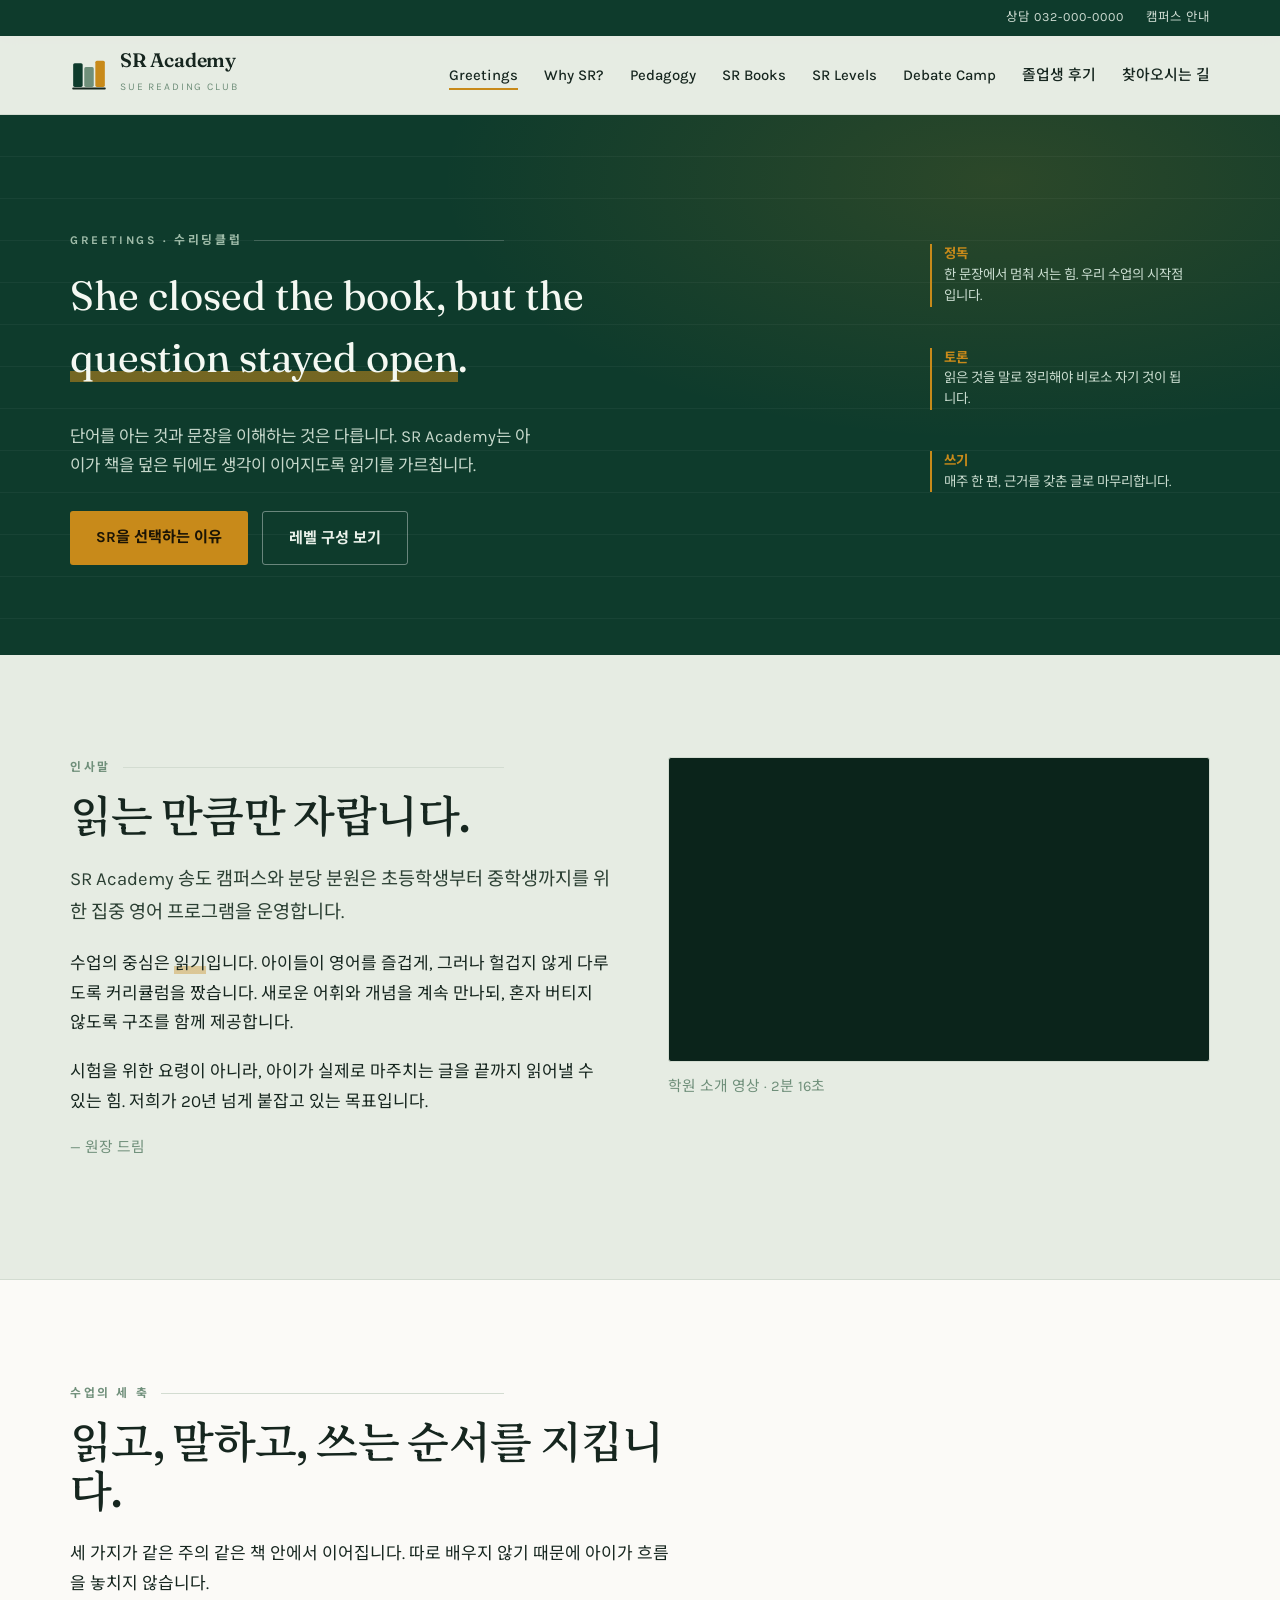
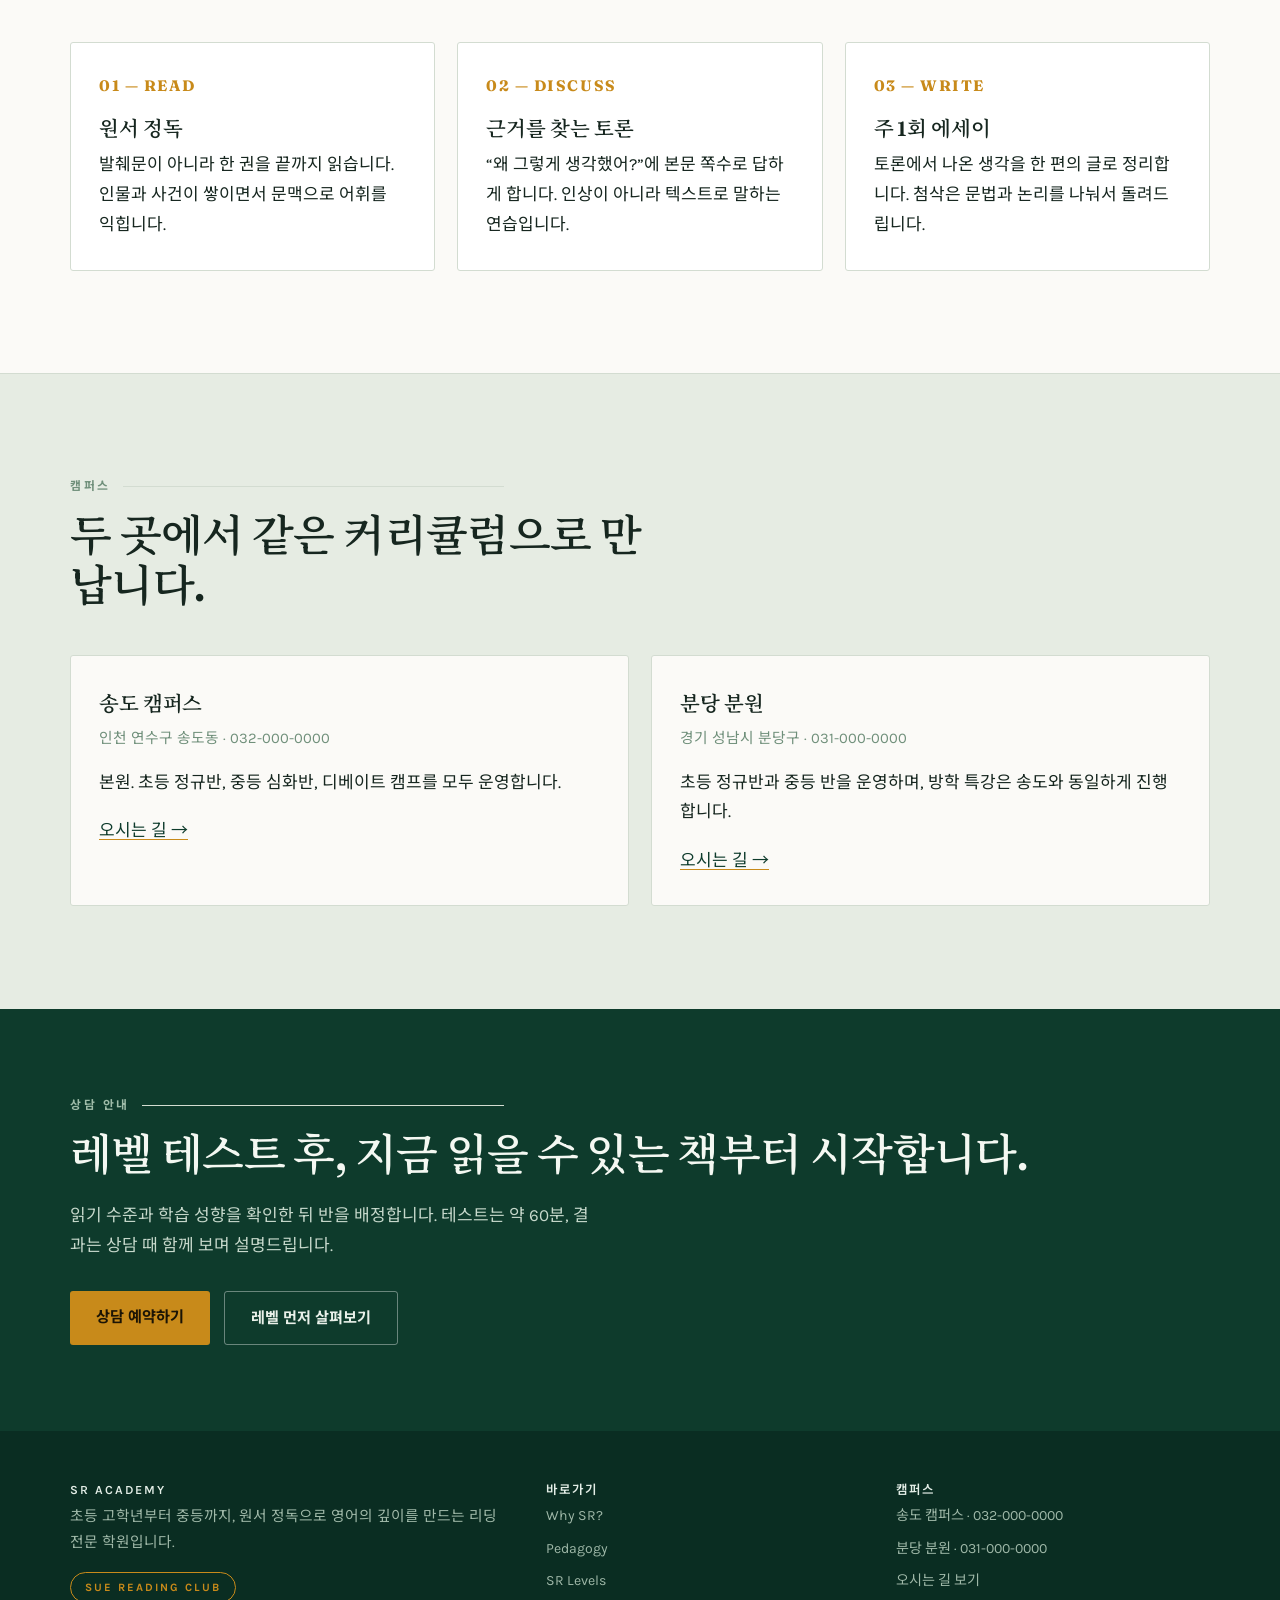
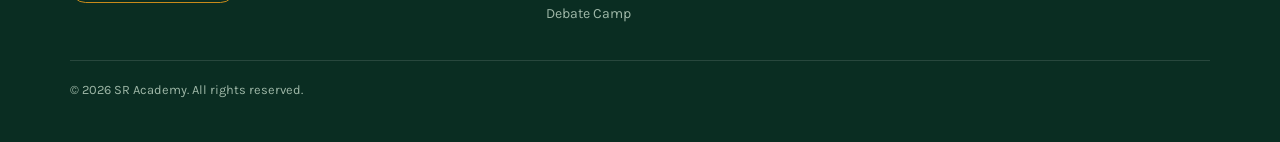
==== index.html @ 32884d96 "Add files via upload" ====
<!DOCTYPE html>
<html lang="ko">
<head>
<meta charset="utf-8">
<meta name="viewport" content="width=device-width, initial-scale=1">
<title>Greetings | SR Academy 수리딩클럽</title>
<meta name="description" content="송도·분당 SR Academy 수리딩클럽. 초등 고학년부터 중등까지 영어 원서 정독과 토론으로 읽기의 깊이를 만듭니다.">
<meta property="og:title" content="Greetings | SR Academy">
<meta property="og:description" content="송도·분당 SR Academy 수리딩클럽. 초등 고학년부터 중등까지 영어 원서 정독과 토론으로 읽기의 깊이를 만듭니다.">
<meta property="og:type" content="website">
<link rel="icon" href="assets/img/favicon.svg" type="image/svg+xml">
<link rel="preconnect" href="https://fonts.googleapis.com">
<link rel="preconnect" href="https://fonts.gstatic.com" crossorigin>
<link href="https://fonts.googleapis.com/css2?family=Fraunces:opsz,wght@9..144,400;9..144,600;9..144,700&family=Karla:wght@400;500;700&family=Noto+Sans+KR:wght@400;500;700&family=Noto+Serif+KR:wght@500;600&display=swap" rel="stylesheet">
<link rel="stylesheet" href="assets/css/style.css">
</head>
<body>

<a class="skip" href="#main">본문으로 건너뛰기</a>

<!-- ▼ 상단 바 (모든 페이지 공통) -->
<div class="topbar">
  <div class="wrap">
    <a href="tel:03200000000">상담 032-000-0000</a>
    <a href="location.html">캠퍼스 안내</a>
  </div>
</div>

<header class="site-head">
  <div class="wrap head-inner">
    <a class="brand" href="index.html">
      <svg viewBox="0 0 48 48" aria-hidden="true" focusable="false">
  <rect x="4" y="9" width="12" height="30" rx="2" fill="#0E3B2C"/>
  <rect x="18" y="14" width="12" height="25" rx="2" fill="#6F8F7A"/>
  <rect x="32" y="6" width="12" height="33" rx="2" fill="#C88A1A"/>
  <path d="M4 41h40" stroke="#16261F" stroke-width="2.4" stroke-linecap="round"/>
</svg>
      <span class="brand-text">
        <b>SR Academy</b>
        <span class="brand-sub">Sue Reading Club</span>
      </span>
    </a>
    <button class="nav-toggle" aria-expanded="false" aria-controls="site-nav">메뉴</button>
    <nav class="nav" id="site-nav" aria-label="주요 메뉴">
      <ul>
          <li><a href="index.html">Greetings</a></li>
          <li><a href="why-sr.html">Why SR?</a></li>
          <li><a href="pedagogy.html">Pedagogy</a></li>
          <li><a href="books.html">SR Books</a></li>
          <li><a href="levels.html">SR Levels</a></li>
          <li><a href="debate-camp.html">Debate Camp</a></li>
          <li><a href="reviews.html">졸업생 후기</a></li>
          <li><a href="location.html">찾아오시는 길</a></li>
      </ul>
    </nav>
  </div>
</header>
<!-- ▲ 상단 바 끝 -->

<main id="main">

<section class="hero">
  <div class="wrap">
    <div class="hero-grid">
      <div>
        <p class="eyebrow">Greetings · 수리딩클럽</p>
        <p class="passage">
          She closed the book, but the <span class="u">question stayed open</span>.
        </p>
        <p class="hero-sub">
          단어를 아는 것과 문장을 이해하는 것은 다릅니다. SR Academy는 아이가 책을 덮은 뒤에도
          생각이 이어지도록 읽기를 가르칩니다.
        </p>
        <div class="btn-row">
          <a class="btn btn-primary" href="why-sr.html">SR을 선택하는 이유</a>
          <a class="btn btn-ghost" href="levels.html">레벨 구성 보기</a>
        </div>
      </div>
      <div class="hero-notes">
        <p class="note"><em>정독</em><br>한 문장에서 멈춰 서는 힘. 우리 수업의 시작점입니다.</p>
        <p class="note"><em>토론</em><br>읽은 것을 말로 정리해야 비로소 자기 것이 됩니다.</p>
        <p class="note"><em>쓰기</em><br>매주 한 편, 근거를 갖춘 글로 마무리합니다.</p>
      </div>
    </div>
  </div>
</section>

<section class="section">
  <div class="wrap two-col reveal">
    <div>
      <p class="eyebrow">인사말</p>
      <h2>읽는 만큼만 자랍니다.</h2>
      <p class="lead">
        SR Academy 송도 캠퍼스와 분당 분원은 초등학생부터 중학생까지를 위한
        집중 영어 프로그램을 운영합니다.
      </p>
      <p>
        수업의 중심은 <span class="mark">읽기</span>입니다. 아이들이 영어를 즐겁게, 그러나 헐겁지 않게
        다루도록 커리큘럼을 짰습니다. 새로운 어휘와 개념을 계속 만나되, 혼자 버티지 않도록
        구조를 함께 제공합니다.
      </p>
      <p>
        시험을 위한 요령이 아니라, 아이가 실제로 마주치는 글을 끝까지 읽어낼 수 있는 힘.
        저희가 20년 넘게 붙잡고 있는 목표입니다.
      </p>
      <p class="small">— 원장 드림</p>
    </div>
    <div>
      <div class="video">
        <!-- 유튜브 영상 ID만 바꾸면 됩니다: youtube.com/watch?v=여기부분 -->
        <iframe src="https://www.youtube-nocookie.com/embed/VIDEO_ID"
                title="SR Academy 소개 영상"
                allow="accelerometer; autoplay; clipboard-write; encrypted-media; gyroscope; picture-in-picture"
                allowfullscreen loading="lazy"></iframe>
      </div>
      <p class="small" style="margin-top:12px">학원 소개 영상 · 2분 16초</p>
    </div>
  </div>
</section>

<section class="section section--card">
  <div class="wrap">
    <div class="section-head reveal">
      <p class="eyebrow">수업의 세 축</p>
      <h2>읽고, 말하고, 쓰는 순서를 지킵니다.</h2>
      <p>세 가지가 같은 주의 같은 책 안에서 이어집니다. 따로 배우지 않기 때문에 아이가 흐름을 놓치지 않습니다.</p>
    </div>
    <div class="grid grid-3 reveal">
      <article class="card">
        <p class="card-num">01 &mdash; READ</p>
        <h3>원서 정독</h3>
        <p>발췌문이 아니라 한 권을 끝까지 읽습니다. 인물과 사건이 쌓이면서 문맥으로 어휘를 익힙니다.</p>
      </article>
      <article class="card">
        <p class="card-num">02 &mdash; DISCUSS</p>
        <h3>근거를 찾는 토론</h3>
        <p>“왜 그렇게 생각했어?”에 본문 쪽수로 답하게 합니다. 인상이 아니라 텍스트로 말하는 연습입니다.</p>
      </article>
      <article class="card">
        <p class="card-num">03 &mdash; WRITE</p>
        <h3>주 1회 에세이</h3>
        <p>토론에서 나온 생각을 한 편의 글로 정리합니다. 첨삭은 문법과 논리를 나눠서 돌려드립니다.</p>
      </article>
    </div>
  </div>
</section>

<section class="section">
  <div class="wrap">
    <div class="section-head reveal">
      <p class="eyebrow">캠퍼스</p>
      <h2>두 곳에서 같은 커리큘럼으로 만납니다.</h2>
    </div>
    <div class="grid grid-2 reveal">
      <article class="card">
        <h3>송도 캠퍼스</h3>
        <p class="small">인천 연수구 송도동 · 032-000-0000</p>
        <p>본원. 초등 정규반, 중등 심화반, 디베이트 캠프를 모두 운영합니다.</p>
        <p><a href="location.html">오시는 길 &rarr;</a></p>
      </article>
      <article class="card">
        <h3>분당 분원</h3>
        <p class="small">경기 성남시 분당구 · 031-000-0000</p>
        <p>초등 정규반과 중등 반을 운영하며, 방학 특강은 송도와 동일하게 진행합니다.</p>
        <p><a href="location.html">오시는 길 &rarr;</a></p>
      </article>
    </div>
  </div>
</section>

<section class="cta">
  <div class="wrap">
    <p class="eyebrow" style="color:#9FBCA9">상담 안내</p>
    <h2>레벨 테스트 후, 지금 읽을 수 있는 책부터 시작합니다.</h2>
    <p style="max-width:52ch">읽기 수준과 학습 성향을 확인한 뒤 반을 배정합니다. 테스트는 약 60분, 결과는 상담 때 함께 보며 설명드립니다.</p>
    <div class="btn-row">
      <a class="btn btn-primary" href="location.html">상담 예약하기</a>
      <a class="btn btn-ghost" href="levels.html">레벨 먼저 살펴보기</a>
    </div>
  </div>
</section>
</main>

<!-- ▼ 하단 (모든 페이지 공통) -->
<footer class="site-foot">
  <div class="wrap">
    <div class="foot-grid">
      <div>
        <h4>SR Academy</h4>
        <p class="small" style="color:#9FB8A8">초등 고학년부터 중등까지, 원서 정독으로 영어의 깊이를 만드는 리딩 전문 학원입니다.</p>
        <span class="seal">Sue Reading Club</span>
      </div>
      <div>
        <h4>바로가기</h4>
        <ul>
          <li><a href="why-sr.html">Why SR?</a></li>
          <li><a href="pedagogy.html">Pedagogy</a></li>
          <li><a href="levels.html">SR Levels</a></li>
          <li><a href="debate-camp.html">Debate Camp</a></li>
        </ul>
      </div>
      <div>
        <h4>캠퍼스</h4>
        <ul>
          <li>송도 캠퍼스 · 032-000-0000</li>
          <li>분당 분원 · 031-000-0000</li>
          <li><a href="location.html">오시는 길 보기</a></li>
        </ul>
      </div>
    </div>
    <div class="foot-bottom">
      © <span data-year>2026</span> SR Academy. All rights reserved.
    </div>
  </div>
</footer>
<!-- ▲ 하단 끝 -->

<script src="assets/js/main.js"></script>
</body>
</html>
---- assets/css/style.css ----
/* ============================================================
   SR Academy — 공통 스타일
   색·글꼴을 바꾸고 싶으면 아래 :root 값만 수정하세요.
   ============================================================ */

:root {
  /* 색 (Color tokens) */
  --bottle: #0E3B2C;      /* 깊은 병유리 초록 — 히어로/푸터 */
  --bottle-dim: #17503C;
  --ink: #16261F;         /* 본문 글자색 */
  --sage: #E6ECE3;        /* 페이지 배경 */
  --card: #FBFAF7;        /* 카드·박스 배경 */
  --marigold: #C88A1A;    /* 강조색 — 밑줄, 씰, 링크 */
  --moss: #6F8F7A;        /* 흐린 글자, 구분선 */
  --paper-line: #D3DCD1;

  /* 글꼴 */
  --display: "Fraunces", "Noto Serif KR", Georgia, serif;
  --body: "Karla", "Pretendard", "Noto Sans KR", system-ui, sans-serif;

  /* 레이아웃 */
  --wrap: 1140px;
  --measure: 62ch;
  --radius: 3px;
}

*, *::before, *::after { box-sizing: border-box; }

html { scroll-behavior: smooth; }

body {
  margin: 0;
  background: var(--sage);
  color: var(--ink);
  font-family: var(--body);
  font-size: 17px;
  line-height: 1.75;
  -webkit-font-smoothing: antialiased;
}

img { max-width: 100%; display: block; }

a { color: var(--bottle); text-decoration-color: var(--marigold); text-underline-offset: 3px; }
a:hover { color: var(--marigold); }

:focus-visible {
  outline: 2px solid var(--marigold);
  outline-offset: 3px;
}

.wrap {
  width: min(100% - 48px, var(--wrap));
  margin-inline: auto;
}

.skip {
  position: absolute; left: -9999px;
  background: var(--marigold); color: #fff; padding: 10px 16px; z-index: 999;
}
.skip:focus { left: 12px; top: 12px; }

/* ---------- 타이포 ---------- */
h1, h2, h3, h4 {
  font-family: var(--display);
  font-weight: 600;
  line-height: 1.15;
  letter-spacing: -0.015em;
  margin: 0 0 .5em;
  font-variation-settings: "SOFT" 20, "WONK" 1;
}
h1 { font-size: clamp(2.4rem, 6vw, 4.1rem); }
h2 { font-size: clamp(1.8rem, 3.6vw, 2.7rem); }
h3 { font-size: 1.28rem; letter-spacing: -0.005em; }
p { margin: 0 0 1.1em; max-width: var(--measure); }

.eyebrow {
  font-family: var(--body);
  font-size: .74rem;
  font-weight: 700;
  letter-spacing: .22em;
  text-transform: uppercase;
  color: var(--moss);
  margin: 0 0 .9rem;
  display: flex;
  align-items: center;
  gap: 12px;
}
.eyebrow::after {
  content: ""; height: 1px; flex: 1; background: var(--paper-line);
}
.lead { font-size: 1.16rem; color: #2C4034; }
.small { font-size: .92rem; color: var(--moss); }

/* 강조 밑줄 — 손으로 그은 듯한 마커 */
.mark {
  background-image: linear-gradient(transparent 62%, rgba(200,138,26,.38) 62%);
  padding-bottom: 1px;
}

/* ---------- 헤더 ---------- */
.topbar {
  background: var(--bottle);
  color: #CFDDD3;
  font-size: .78rem;
  letter-spacing: .08em;
}
.topbar .wrap {
  display: flex; justify-content: flex-end; gap: 22px; padding: 7px 0;
}
.topbar a { color: #CFDDD3; text-decoration: none; }
.topbar a:hover { color: #fff; }

.site-head {
  position: sticky; top: 0; z-index: 50;
  background: rgba(230,236,227,.92);
  backdrop-filter: blur(8px);
  border-bottom: 1px solid var(--paper-line);
}
.head-inner {
  display: flex; align-items: center; justify-content: space-between;
  gap: 24px; padding: 14px 0;
}
.brand { display: flex; align-items: center; gap: 12px; text-decoration: none; color: var(--ink); }
.brand svg { width: 38px; height: 38px; flex: none; }
.brand-text { display: block; }
.brand b {
  font-family: var(--display); font-size: 1.22rem; font-weight: 600;
  display: block; line-height: 1.05; letter-spacing: -.01em;
}
.brand-sub { font-size: .64rem; letter-spacing: .18em; text-transform: uppercase; color: var(--moss); }

.nav ul { display: flex; gap: 26px; list-style: none; margin: 0; padding: 0; }
.nav a {
  text-decoration: none; color: var(--ink); font-size: .93rem; font-weight: 500;
  padding: 6px 0; position: relative;
}
.nav a::after {
  content: ""; position: absolute; left: 0; right: 100%; bottom: 0; height: 2px;
  background: var(--marigold); transition: right .28s ease;
}
.nav a:hover::after, .nav a[aria-current="page"]::after { right: 0; }

.nav-toggle {
  display: none; background: none; border: 1px solid var(--paper-line);
  border-radius: var(--radius); padding: 8px 12px; font: inherit; font-size: .85rem;
  cursor: pointer; color: var(--ink);
}

/* ---------- 히어로: 주석 달린 지문 ---------- */
.hero {
  background: var(--bottle);
  color: #EAF1EA;
  position: relative;
  overflow: hidden;
  padding: clamp(64px, 9vw, 118px) 0 clamp(56px, 7vw, 96px);
}
.hero::before {
  content: ""; position: absolute; inset: 0;
  background:
    radial-gradient(900px 420px at 78% 12%, rgba(200,138,26,.16), transparent 62%),
    repeating-linear-gradient(transparent 0 41px, rgba(255,255,255,.045) 41px 42px);
  pointer-events: none;
}
.hero .wrap { position: relative; }
.hero .eyebrow { color: #9FBCA9; }
.hero .eyebrow::after { background: rgba(255,255,255,.18); }

.passage {
  font-family: var(--display);
  font-size: clamp(1.55rem, 3.5vw, 2.55rem);
  line-height: 1.5;
  max-width: 20ch;
  margin: 0 0 34px;
  font-weight: 400;
  color: #F4F8F2;
}
.passage .u {
  position: relative;
  background-image: linear-gradient(transparent 78%, rgba(200,138,26,.55) 78%);
  background-size: 0% 100%;
  background-repeat: no-repeat;
  animation: draw 1s cubic-bezier(.22,.7,.3,1) .55s forwards;
}
@keyframes draw { to { background-size: 100% 100%; } }

.note {
  font-family: var(--body);
  font-size: .84rem;
  line-height: 1.55;
  color: #C9DCCF;
  border-left: 2px solid var(--marigold);
  padding-left: 12px;
  max-width: 260px;
  opacity: 0;
  transform: translateY(8px);
  animation: noteIn .7s ease 1.35s forwards;
}
.note em { color: var(--marigold); font-style: normal; font-weight: 700; }
@keyframes noteIn { to { opacity: 1; transform: translateY(0); } }

.hero-grid { display: grid; grid-template-columns: minmax(0,1fr) 280px; gap: 46px; align-items: start; }
.hero-notes { display: grid; gap: 26px; padding-top: 14px; }

.hero-sub { max-width: 46ch; color: #C6D8CB; font-size: 1.05rem; }

.btn-row { display: flex; flex-wrap: wrap; gap: 14px; margin-top: 30px; }
.btn {
  display: inline-block; text-decoration: none; font-weight: 700; font-size: .95rem;
  padding: 13px 26px; border-radius: var(--radius); transition: transform .18s ease, background .18s ease;
}
.btn-primary { background: var(--marigold); color: #1B1405; }
.btn-primary:hover { background: #DE9E28; color: #1B1405; transform: translateY(-2px); }
.btn-ghost { border: 1px solid rgba(255,255,255,.38); color: #EAF1EA; }
.btn-ghost:hover { border-color: var(--marigold); color: #fff; }
.btn-dark { background: var(--bottle); color: #EAF1EA; }
.btn-dark:hover { background: var(--bottle-dim); color: #fff; transform: translateY(-2px); }

/* ---------- 섹션 ---------- */
.section { padding: clamp(56px, 8vw, 104px) 0; }
.section--card { background: var(--card); border-block: 1px solid var(--paper-line); }
.section-head { max-width: 60ch; margin-bottom: 44px; }

.two-col { display: grid; grid-template-columns: 1fr 1fr; gap: 56px; align-items: start; }
.side-note {
  font-size: .9rem; line-height: 1.6; color: #3A5145;
  border-left: 2px solid var(--marigold); padding-left: 16px; max-width: 34ch;
}

/* 카드 그리드 */
.grid { display: grid; gap: 22px; }
.grid-3 { grid-template-columns: repeat(3, 1fr); }
.grid-2 { grid-template-columns: repeat(2, 1fr); }

.card {
  background: var(--card);
  border: 1px solid var(--paper-line);
  border-radius: var(--radius);
  padding: 30px 28px;
}
.section--card .card { background: #fff; }
.card h3 { margin-top: 6px; }
.card p:last-child { margin-bottom: 0; }
.card-num {
  font-family: var(--display); font-size: .95rem; font-weight: 700;
  color: var(--marigold); letter-spacing: .1em;
}

/* ---------- 책등 서가 (SR Levels 시그니처) ---------- */
.shelf { display: flex; align-items: flex-end; gap: 10px; padding: 34px 0 0; overflow-x: auto; }
.spine {
  flex: 1 1 0; min-width: 82px;
  background: var(--bottle);
  color: #EAF1EA;
  border-radius: 3px 3px 0 0;
  padding: 20px 14px 18px;
  display: flex; flex-direction: column; justify-content: flex-end;
  text-align: left;
  border: none; font: inherit; cursor: pointer;
  transition: transform .22s ease, background .22s ease;
  position: relative;
}
.spine::after {
  content: ""; position: absolute; left: 10px; right: 10px; top: 12px; height: 2px;
  background: var(--marigold); opacity: .75;
}
.spine:hover, .spine[aria-selected="true"] { transform: translateY(-8px); background: var(--bottle-dim); }
.spine[aria-selected="true"] { box-shadow: 0 10px 24px rgba(14,59,44,.28); }
.spine .lv { font-family: var(--display); font-size: 1.15rem; font-weight: 700; }
.spine .band { font-size: .74rem; color: #A9C6B4; letter-spacing: .06em; }
.shelf-board { height: 12px; background: linear-gradient(var(--moss), #4E6E5B); border-radius: 2px; }

.level-detail {
  background: var(--card); border: 1px solid var(--paper-line);
  border-top: 3px solid var(--marigold);
  padding: 32px; margin-top: 26px; border-radius: var(--radius);
}
.level-detail dl { display: grid; grid-template-columns: 150px 1fr; gap: 10px 22px; margin: 18px 0 0; }
.level-detail dt { font-size: .78rem; letter-spacing: .14em; text-transform: uppercase; color: var(--moss); font-weight: 700; }
.level-detail dd { margin: 0; }

/* ---------- 후기 ---------- */
.quote {
  background: var(--card); border: 1px solid var(--paper-line);
  border-radius: var(--radius); padding: 30px 28px;
}
.quote p { font-family: var(--display); font-size: 1.12rem; line-height: 1.6; }
.quote footer { font-size: .86rem; color: var(--moss); border-top: 1px solid var(--paper-line); padding-top: 12px; }

/* ---------- 표 ---------- */
.table { width: 100%; border-collapse: collapse; font-size: .95rem; }
.table th, .table td { text-align: left; padding: 14px 16px; border-bottom: 1px solid var(--paper-line); vertical-align: top; }
.table th { font-size: .76rem; letter-spacing: .14em; text-transform: uppercase; color: var(--moss); }

/* ---------- 영상 ---------- */
.video {
  position: relative; aspect-ratio: 16 / 9; width: 100%;
  border: 1px solid var(--paper-line); border-radius: var(--radius); overflow: hidden; background: #0B241B;
}
.video iframe { position: absolute; inset: 0; width: 100%; height: 100%; border: 0; }

/* ---------- CTA 띠 ---------- */
.cta {
  background: var(--bottle); color: #EAF1EA;
  padding: clamp(52px, 7vw, 86px) 0;
}
.cta h2 { color: #F4F8F2; }
.cta p { color: #C6D8CB; }

/* ---------- 푸터 ---------- */
.site-foot {
  background: #0A2D22; color: #9FB8A8; font-size: .88rem;
  padding: 52px 0 40px;
}
.foot-grid { display: grid; grid-template-columns: 1.4fr 1fr 1fr; gap: 36px; }
.site-foot h4 { color: #E4EEE7; font-size: .78rem; letter-spacing: .16em; text-transform: uppercase; font-family: var(--body); }
.site-foot ul { list-style: none; margin: 0; padding: 0; display: grid; gap: 8px; }
.site-foot a { color: #9FB8A8; text-decoration: none; }
.site-foot a:hover { color: var(--marigold); }
.foot-bottom { border-top: 1px solid rgba(255,255,255,.12); margin-top: 34px; padding-top: 18px; font-size: .8rem; }

/* 씰 */
.seal {
  display: inline-flex; align-items: center; gap: 8px;
  border: 1px solid var(--marigold); color: var(--marigold);
  border-radius: 999px; padding: 5px 14px;
  font-size: .7rem; letter-spacing: .18em; text-transform: uppercase; font-weight: 700;
}

/* ---------- 스크롤 등장 ---------- */
.reveal { opacity: 0; transform: translateY(16px); transition: opacity .6s ease, transform .6s ease; }
.reveal.in { opacity: 1; transform: none; }

/* ---------- 반응형 ---------- */
@media (max-width: 960px) {
  .hero-grid, .two-col { grid-template-columns: 1fr; gap: 34px; }
  .grid-3 { grid-template-columns: 1fr 1fr; }
  .foot-grid { grid-template-columns: 1fr 1fr; }
  .passage { max-width: none; }
}
@media (max-width: 720px) {
  body { font-size: 16px; }
  .wrap { width: min(100% - 32px, var(--wrap)); }
  .grid-3, .grid-2, .foot-grid { grid-template-columns: 1fr; }
  .nav-toggle { display: block; }
  .nav {
    display: none; position: absolute; left: 0; right: 0; top: 100%;
    background: var(--card); border-bottom: 1px solid var(--paper-line);
    padding: 14px 24px 22px;
  }
  .nav.open { display: block; }
  .nav ul { flex-direction: column; gap: 2px; }
  .nav a { display: block; padding: 11px 0; border-bottom: 1px solid var(--paper-line); }
  .level-detail dl { grid-template-columns: 1fr; gap: 2px 0; }
  .level-detail dd { margin-bottom: 12px; }
  .topbar .wrap { justify-content: center; }
}

@media (prefers-reduced-motion: reduce) {
  html { scroll-behavior: auto; }
  *, *::before, *::after { animation-duration: .001ms !important; transition-duration: .001ms !important; }
  .reveal { opacity: 1; transform: none; }
  .passage .u { background-size: 100% 100%; }
  .note { opacity: 1; transform: none; }
}
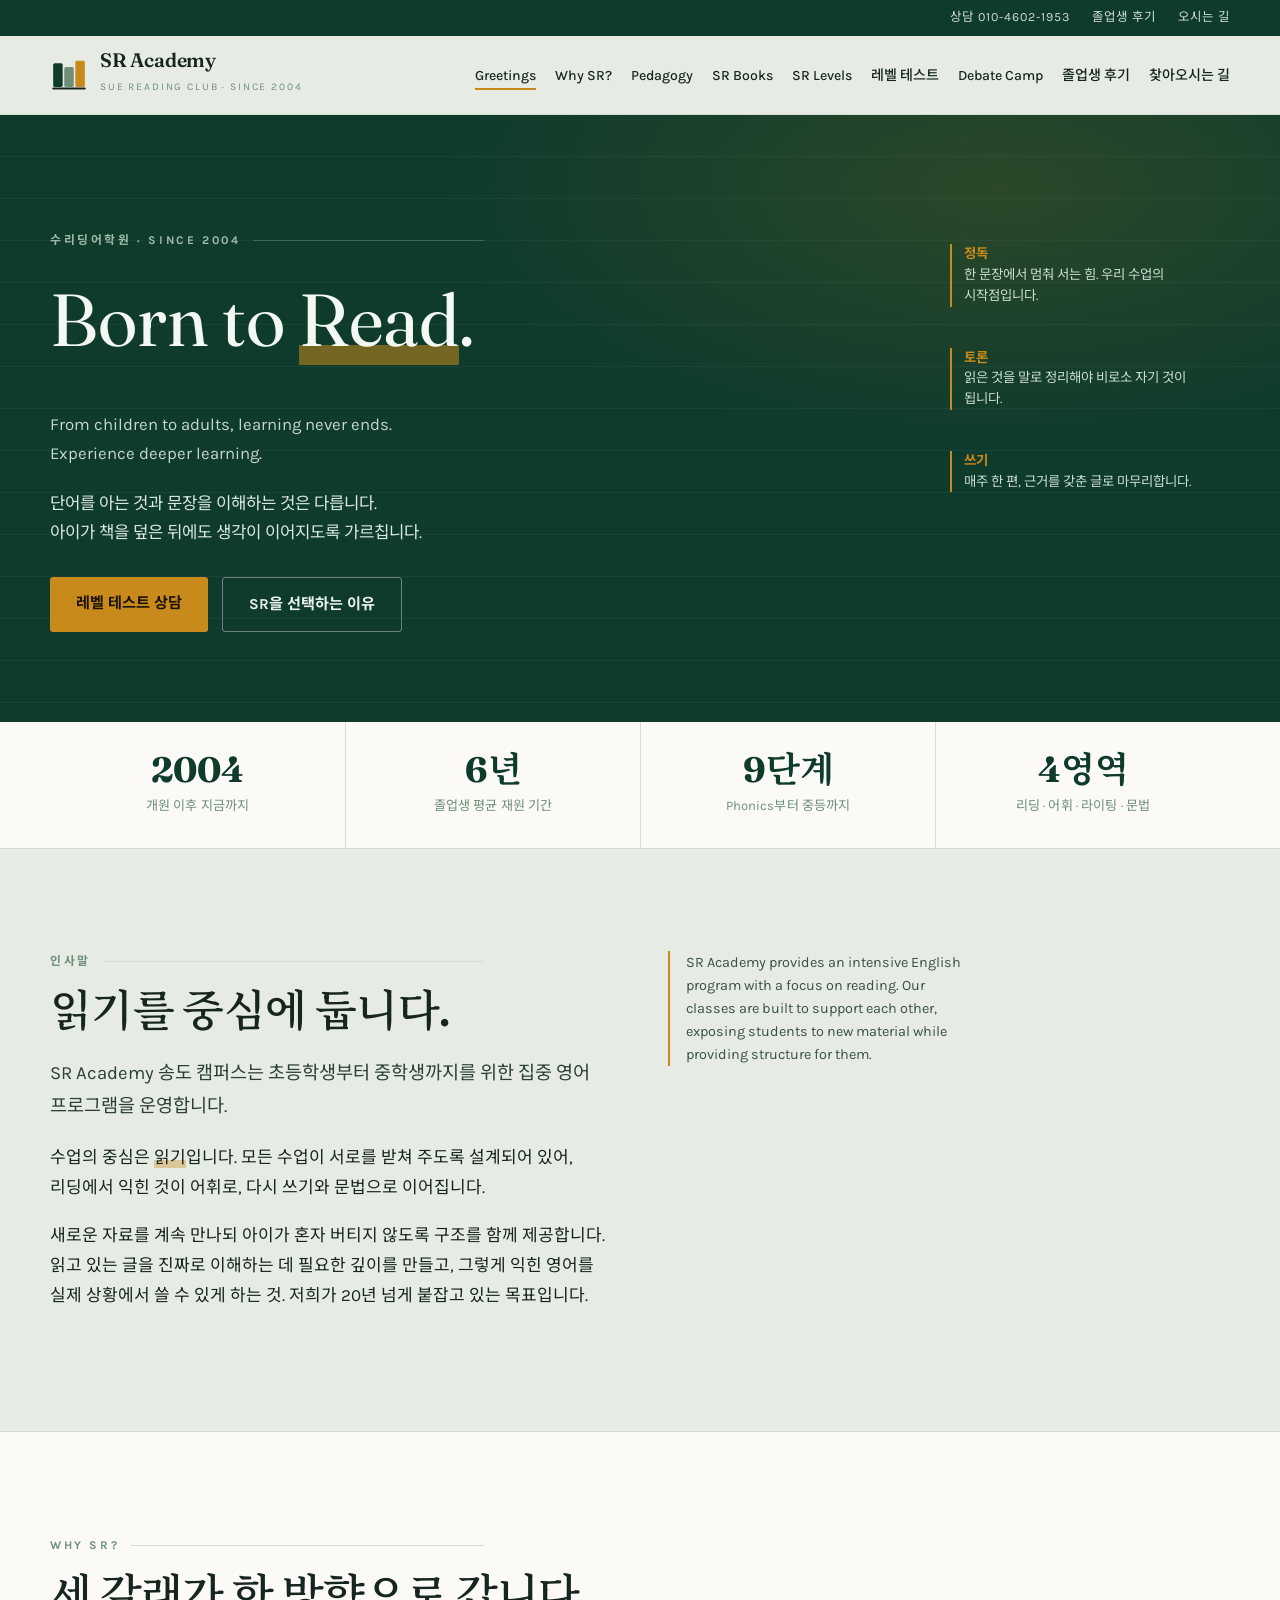
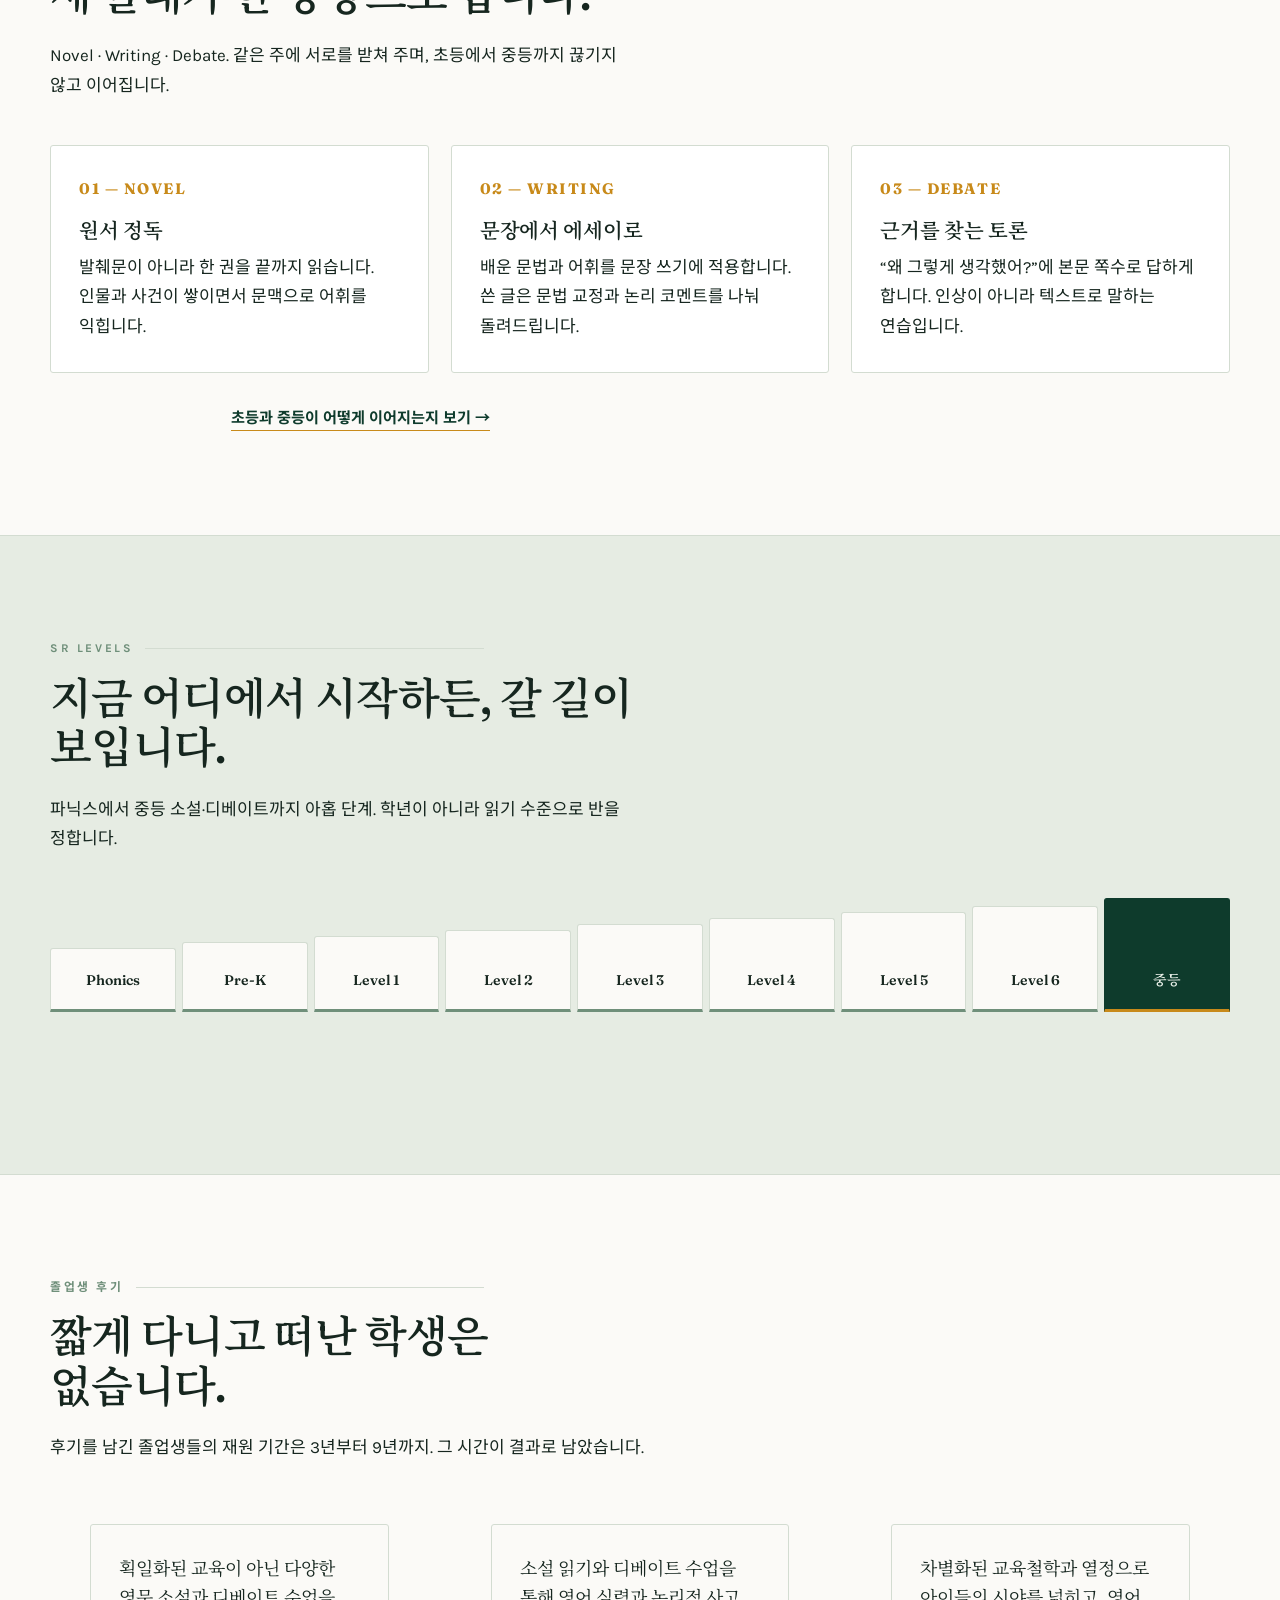
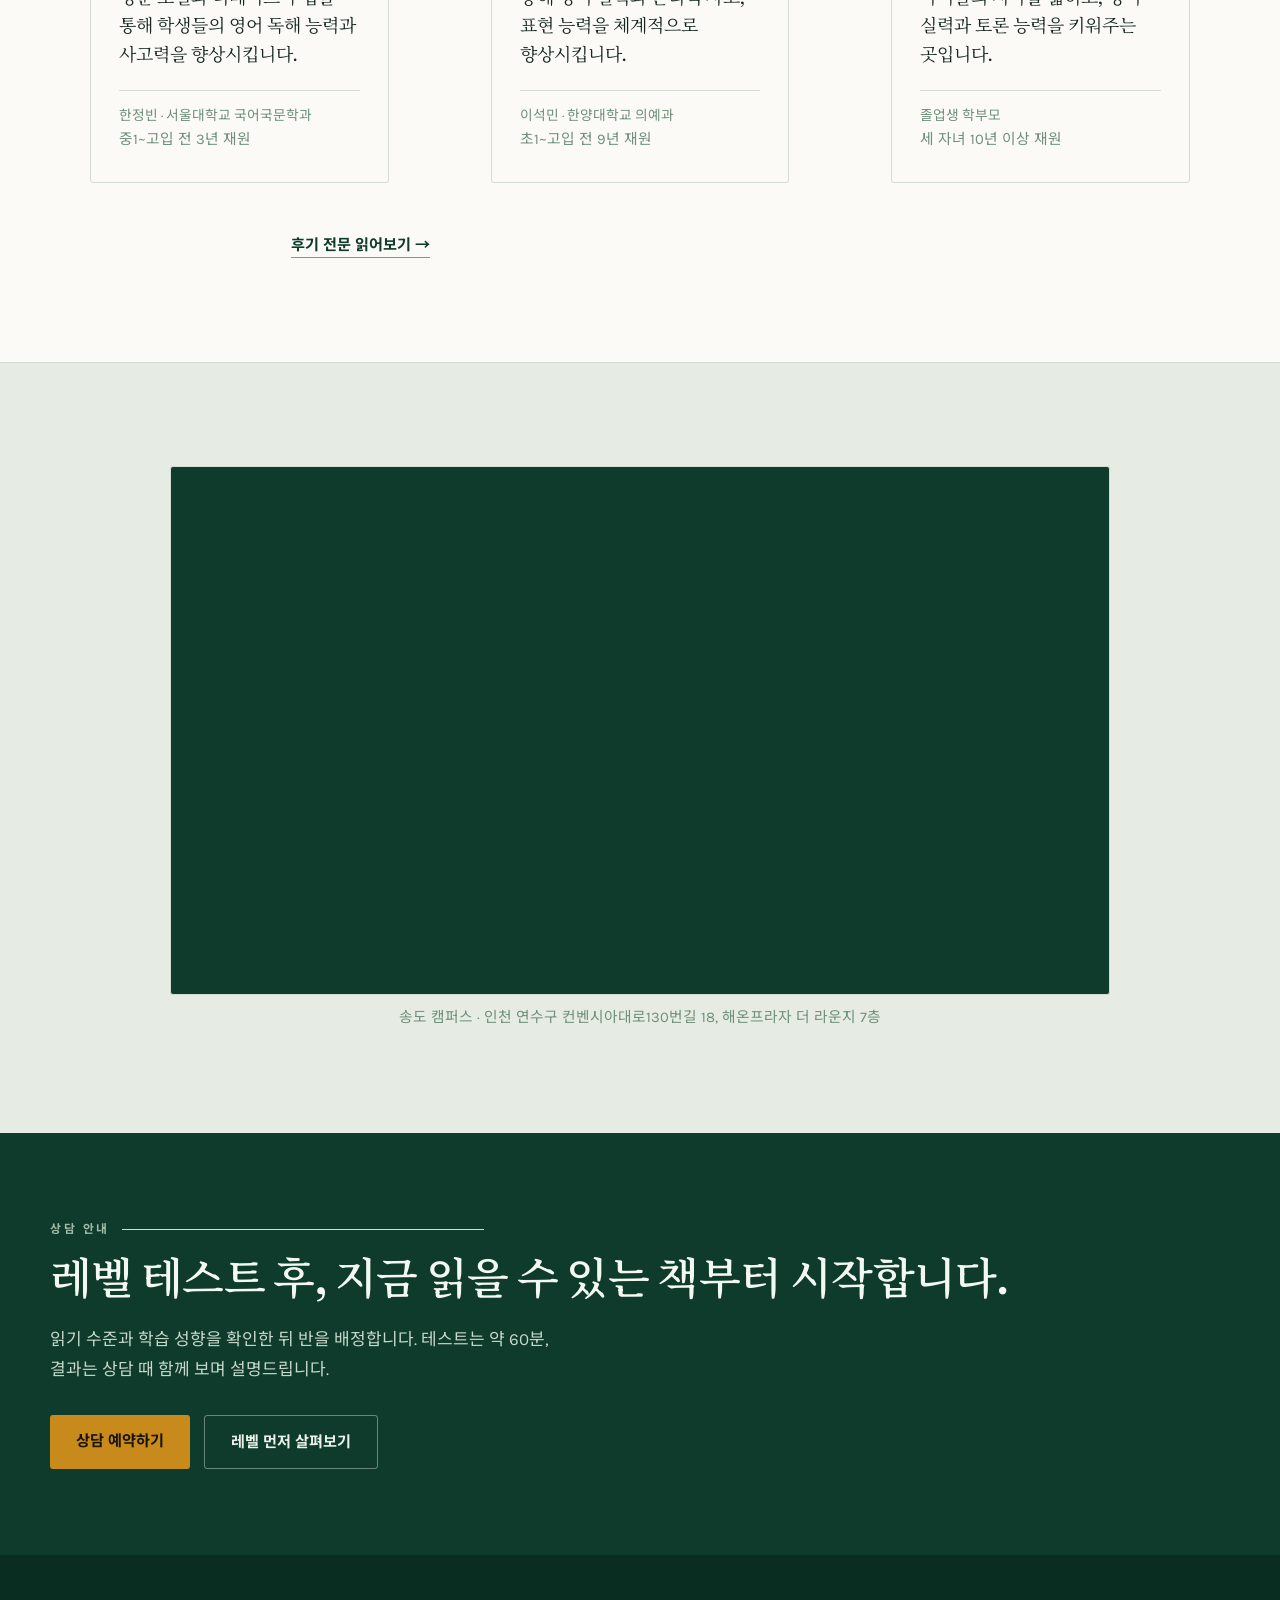
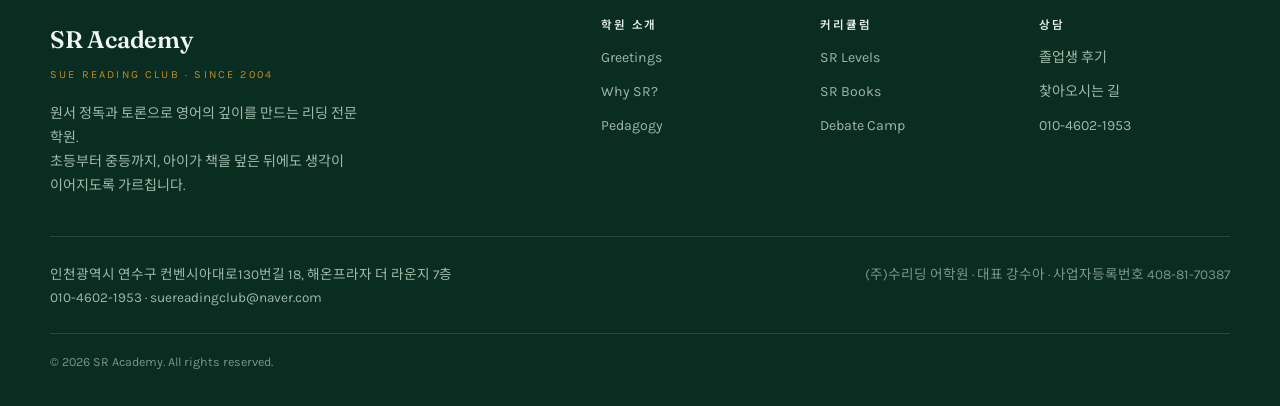
==== commit 190acc9d: "Add files via upload" ====
--- a/index.html
+++ b/index.html
@@ -4,16 +4,37 @@
 <meta charset="utf-8">
 <meta name="viewport" content="width=device-width, initial-scale=1">
 <title>Greetings | SR Academy 수리딩클럽</title>
-<meta name="description" content="송도·분당 SR Academy 수리딩클럽. 초등 고학년부터 중등까지 영어 원서 정독과 토론으로 읽기의 깊이를 만듭니다.">
+<meta name="description" content="송도 SR Academy 수리딩어학원 · Since 2004. 원서 정독과 디베이트로 영어의 깊이를 만드는 리딩 전문 학원.">
 <meta property="og:title" content="Greetings | SR Academy">
-<meta property="og:description" content="송도·분당 SR Academy 수리딩클럽. 초등 고학년부터 중등까지 영어 원서 정독과 토론으로 읽기의 깊이를 만듭니다.">
+<meta property="og:description" content="송도 SR Academy 수리딩어학원 · Since 2004. 원서 정독과 디베이트로 영어의 깊이를 만드는 리딩 전문 학원.">
 <meta property="og:type" content="website">
+<meta property="og:site_name" content="SR Academy 수리딩어학원">
+<meta property="og:locale" content="ko_KR">
+<meta name="theme-color" content="#0E3B2C">
 <link rel="icon" href="assets/img/favicon.svg" type="image/svg+xml">
 <link rel="preconnect" href="https://fonts.googleapis.com">
 <link rel="preconnect" href="https://fonts.gstatic.com" crossorigin>
 <link href="https://fonts.googleapis.com/css2?family=Fraunces:opsz,wght@9..144,400;9..144,600;9..144,700&family=Karla:wght@400;500;700&family=Noto+Sans+KR:wght@400;500;700&family=Noto+Serif+KR:wght@500;600&display=swap" rel="stylesheet">
 <link rel="stylesheet" href="assets/css/style.css">
-</head>
+<script type="application/ld+json">
+{
+  "@context": "https://schema.org",
+  "@type": "EducationalOrganization",
+  "name": "SR Academy 수리딩어학원",
+  "alternateName": "Sue Reading Club",
+  "foundingDate": "2004",
+  "description": "원서 정독과 디베이트로 영어의 깊이를 만드는 초·중등 리딩 전문 학원",
+  "address": {
+    "@type": "PostalAddress",
+    "streetAddress": "컨벤시아대로130번길 18, 해온프라자 더 라운지 7층",
+    "addressLocality": "연수구",
+    "addressRegion": "인천광역시",
+    "addressCountry": "KR"
+  },
+  "telephone": "+82-10-4602-1953",
+  "email": "suereadingclub@naver.com"
+}
+</script></head>
 <body>
 
 <a class="skip" href="#main">본문으로 건너뛰기</a>
@@ -21,8 +42,9 @@
 <!-- ▼ 상단 바 (모든 페이지 공통) -->
 <div class="topbar">
   <div class="wrap">
-    <a href="tel:03200000000">상담 032-000-0000</a>
-    <a href="location.html">캠퍼스 안내</a>
+    <a href="tel:01046021953">상담 010-4602-1953</a>
+    <a href="reviews.html">졸업생 후기</a>
+    <a href="location.html">오시는 길</a>
   </div>
 </div>
 
@@ -37,7 +59,7 @@
 </svg>
       <span class="brand-text">
         <b>SR Academy</b>
-        <span class="brand-sub">Sue Reading Club</span>
+        <span class="brand-sub">Sue Reading Club · Since 2004</span>
       </span>
     </a>
     <button class="nav-toggle" aria-expanded="false" aria-controls="site-nav">메뉴</button>
@@ -48,6 +70,7 @@
           <li><a href="pedagogy.html">Pedagogy</a></li>
           <li><a href="books.html">SR Books</a></li>
           <li><a href="levels.html">SR Levels</a></li>
+          <li><a href="level-test.html">레벨 테스트</a></li>
           <li><a href="debate-camp.html">Debate Camp</a></li>
           <li><a href="reviews.html">졸업생 후기</a></li>
           <li><a href="location.html">찾아오시는 길</a></li>
@@ -59,21 +82,23 @@
 
 <main id="main">
 
-<section class="hero">
+<section class="hero hero--home">
   <div class="wrap">
     <div class="hero-grid">
       <div>
-        <p class="eyebrow">Greetings · 수리딩클럽</p>
-        <p class="passage">
-          She closed the book, but the <span class="u">question stayed open</span>.
+        <p class="eyebrow">수리딩어학원 · Since 2004</p>
+        <p class="passage">Born to <span class="u">Read</span>.</p>
+        <p class="hero-sub">
+          From children to adults, learning never ends.<br>
+          Experience deeper learning.
         </p>
-        <p class="hero-sub">
-          단어를 아는 것과 문장을 이해하는 것은 다릅니다. SR Academy는 아이가 책을 덮은 뒤에도
-          생각이 이어지도록 읽기를 가르칩니다.
+        <p class="hero-sub hero-sub--ko">
+          단어를 아는 것과 문장을 이해하는 것은 다릅니다.<br>
+          아이가 책을 덮은 뒤에도 생각이 이어지도록 가르칩니다.
         </p>
         <div class="btn-row">
-          <a class="btn btn-primary" href="why-sr.html">SR을 선택하는 이유</a>
-          <a class="btn btn-ghost" href="levels.html">레벨 구성 보기</a>
+          <a class="btn btn-primary" href="location.html">레벨 테스트 상담</a>
+          <a class="btn btn-ghost" href="why-sr.html">SR을 선택하는 이유</a>
         </div>
       </div>
       <div class="hero-notes">
@@ -85,35 +110,42 @@
   </div>
 </section>
 
+<!-- 신뢰 지표 -->
+<section class="factbar">
+  <div class="wrap">
+    <dl class="facts">
+      <div><dt>2004</dt><dd>개원 이후 지금까지</dd></div>
+      <div><dt>6년</dt><dd>졸업생 평균 재원 기간</dd></div>
+      <div><dt>9단계</dt><dd>Phonics부터 중등까지</dd></div>
+      <div><dt>4영역</dt><dd>리딩 · 어휘 · 라이팅 · 문법</dd></div>
+    </dl>
+  </div>
+</section>
+
 <section class="section">
   <div class="wrap two-col reveal">
     <div>
       <p class="eyebrow">인사말</p>
-      <h2>읽는 만큼만 자랍니다.</h2>
+      <h2>읽기를 중심에 둡니다.</h2>
       <p class="lead">
-        SR Academy 송도 캠퍼스와 분당 분원은 초등학생부터 중학생까지를 위한
-        집중 영어 프로그램을 운영합니다.
+        SR Academy 송도 캠퍼스는 초등학생부터 중학생까지를 위한 집중 영어 프로그램을 운영합니다.
       </p>
       <p>
-        수업의 중심은 <span class="mark">읽기</span>입니다. 아이들이 영어를 즐겁게, 그러나 헐겁지 않게
-        다루도록 커리큘럼을 짰습니다. 새로운 어휘와 개념을 계속 만나되, 혼자 버티지 않도록
-        구조를 함께 제공합니다.
+        수업의 중심은 <span class="mark">읽기</span>입니다. 모든 수업이 서로를 받쳐 주도록 설계되어 있어,
+        리딩에서 익힌 것이 어휘로, 다시 쓰기와 문법으로 이어집니다.
       </p>
       <p>
-        시험을 위한 요령이 아니라, 아이가 실제로 마주치는 글을 끝까지 읽어낼 수 있는 힘.
-        저희가 20년 넘게 붙잡고 있는 목표입니다.
-      </p>
-      <p class="small">— 원장 드림</p>
+        새로운 자료를 계속 만나되 아이가 혼자 버티지 않도록 구조를 함께 제공합니다.
+        읽고 있는 글을 진짜로 이해하는 데 필요한 깊이를 만들고, 그렇게 익힌 영어를
+        실제 상황에서 쓸 수 있게 하는 것. 저희가 20년 넘게 붙잡고 있는 목표입니다.
+      </p>
     </div>
     <div>
-      <div class="video">
-        <!-- 유튜브 영상 ID만 바꾸면 됩니다: youtube.com/watch?v=여기부분 -->
-        <iframe src="https://www.youtube-nocookie.com/embed/VIDEO_ID"
-                title="SR Academy 소개 영상"
-                allow="accelerometer; autoplay; clipboard-write; encrypted-media; gyroscope; picture-in-picture"
-                allowfullscreen loading="lazy"></iframe>
-      </div>
-      <p class="small" style="margin-top:12px">학원 소개 영상 · 2분 16초</p>
+      <p class="side-note">
+        SR Academy provides an intensive English program with a focus on reading.
+        Our classes are built to support each other, exposing students to new material
+        while providing structure for them.
+      </p>
     </div>
   </div>
 </section>
@@ -121,50 +153,86 @@
 <section class="section section--card">
   <div class="wrap">
     <div class="section-head reveal">
-      <p class="eyebrow">수업의 세 축</p>
-      <h2>읽고, 말하고, 쓰는 순서를 지킵니다.</h2>
-      <p>세 가지가 같은 주의 같은 책 안에서 이어집니다. 따로 배우지 않기 때문에 아이가 흐름을 놓치지 않습니다.</p>
+      <p class="eyebrow">Why SR?</p>
+      <h2>세 갈래가 한 방향으로 갑니다.</h2>
+      <p>Novel · Writing · Debate. 같은 주에 서로를 받쳐 주며, 초등에서 중등까지 끊기지 않고 이어집니다.</p>
     </div>
     <div class="grid grid-3 reveal">
       <article class="card">
-        <p class="card-num">01 &mdash; READ</p>
+        <p class="card-num">01 &mdash; NOVEL</p>
         <h3>원서 정독</h3>
         <p>발췌문이 아니라 한 권을 끝까지 읽습니다. 인물과 사건이 쌓이면서 문맥으로 어휘를 익힙니다.</p>
       </article>
       <article class="card">
-        <p class="card-num">02 &mdash; DISCUSS</p>
+        <p class="card-num">02 &mdash; WRITING</p>
+        <h3>문장에서 에세이로</h3>
+        <p>배운 문법과 어휘를 문장 쓰기에 적용합니다. 쓴 글은 문법 교정과 논리 코멘트를 나눠 돌려드립니다.</p>
+      </article>
+      <article class="card">
+        <p class="card-num">03 &mdash; DEBATE</p>
         <h3>근거를 찾는 토론</h3>
         <p>“왜 그렇게 생각했어?”에 본문 쪽수로 답하게 합니다. 인상이 아니라 텍스트로 말하는 연습입니다.</p>
       </article>
-      <article class="card">
-        <p class="card-num">03 &mdash; WRITE</p>
-        <h3>주 1회 에세이</h3>
-        <p>토론에서 나온 생각을 한 편의 글로 정리합니다. 첨삭은 문법과 논리를 나눠서 돌려드립니다.</p>
-      </article>
-    </div>
-  </div>
-</section>
-
+    </div>
+    <p class="section-more reveal"><a href="why-sr.html">초등과 중등이 어떻게 이어지는지 보기 &rarr;</a></p>
+  </div>
+</section>
+
+<!-- 레벨 사다리 미리보기 -->
 <section class="section">
   <div class="wrap">
     <div class="section-head reveal">
-      <p class="eyebrow">캠퍼스</p>
-      <h2>두 곳에서 같은 커리큘럼으로 만납니다.</h2>
-    </div>
-    <div class="grid grid-2 reveal">
-      <article class="card">
-        <h3>송도 캠퍼스</h3>
-        <p class="small">인천 연수구 송도동 · 032-000-0000</p>
-        <p>본원. 초등 정규반, 중등 심화반, 디베이트 캠프를 모두 운영합니다.</p>
-        <p><a href="location.html">오시는 길 &rarr;</a></p>
-      </article>
-      <article class="card">
-        <h3>분당 분원</h3>
-        <p class="small">경기 성남시 분당구 · 031-000-0000</p>
-        <p>초등 정규반과 중등 반을 운영하며, 방학 특강은 송도와 동일하게 진행합니다.</p>
-        <p><a href="location.html">오시는 길 &rarr;</a></p>
-      </article>
-    </div>
+      <p class="eyebrow">SR Levels</p>
+      <h2>지금 어디에서 시작하든, 갈 길이 보입니다.</h2>
+      <p>파닉스에서 중등 소설·디베이트까지 아홉 단계. 학년이 아니라 읽기 수준으로 반을 정합니다.</p>
+    </div>
+    <ol class="ladder reveal">
+      <li><span>Phonics</span></li>
+      <li><span>Pre-K</span></li>
+      <li><span>Level 1</span></li>
+      <li><span>Level 2</span></li>
+      <li><span>Level 3</span></li>
+      <li><span>Level 4</span></li>
+      <li><span>Level 5</span></li>
+      <li><span>Level 6</span></li>
+      <li class="ladder-last"><span>중등</span></li>
+    </ol>
+    <p class="section-more reveal"><a href="levels.html">단계별 도서와 과제 보기 &rarr;</a></p>
+  </div>
+</section>
+
+<!-- 후기 발췌 -->
+<section class="section section--card">
+  <div class="wrap">
+    <div class="section-head reveal">
+      <p class="eyebrow">졸업생 후기</p>
+      <h2>짧게 다니고 떠난 학생은 없습니다.</h2>
+      <p>후기를 남긴 졸업생들의 재원 기간은 3년부터 9년까지. 그 시간이 결과로 남았습니다.</p>
+    </div>
+    <div class="grid grid-3 reveal">
+      <blockquote class="quote">
+        <p>획일화된 교육이 아닌 다양한 영문 소설과 디베이트 수업을 통해 학생들의 영어 독해 능력과 사고력을 향상시킵니다.</p>
+        <footer>한정빈 · 서울대학교 국어국문학과<br><span class="small">중1~고입 전 3년 재원</span></footer>
+      </blockquote>
+      <blockquote class="quote">
+        <p>소설 읽기와 디베이트 수업을 통해 영어 실력과 논리적 사고, 표현 능력을 체계적으로 향상시킵니다.</p>
+        <footer>이석민 · 한양대학교 의예과<br><span class="small">초1~고입 전 9년 재원</span></footer>
+      </blockquote>
+      <blockquote class="quote">
+        <p>차별화된 교육철학과 열정으로 아이들의 시야를 넓히고, 영어 실력과 토론 능력을 키워주는 곳입니다.</p>
+        <footer>졸업생 학부모<br><span class="small">세 자녀 10년 이상 재원</span></footer>
+      </blockquote>
+    </div>
+    <p class="section-more reveal"><a href="reviews.html">후기 전문 읽어보기 &rarr;</a></p>
+  </div>
+</section>
+
+<section class="section">
+  <div class="wrap">
+    <figure class="photo photo--wide reveal">
+      <div class="photo-frame" style="background-image:url('assets/img/campus-songdo.jpg')"></div>
+      <figcaption class="small">송도 캠퍼스 · 인천 연수구 컨벤시아대로130번길 18, 해온프라자 더 라운지 7층</figcaption>
+    </figure>
   </div>
 </section>
 
@@ -184,30 +252,54 @@
 <!-- ▼ 하단 (모든 페이지 공통) -->
 <footer class="site-foot">
   <div class="wrap">
-    <div class="foot-grid">
-      <div>
-        <h4>SR Academy</h4>
-        <p class="small" style="color:#9FB8A8">초등 고학년부터 중등까지, 원서 정독으로 영어의 깊이를 만드는 리딩 전문 학원입니다.</p>
-        <span class="seal">Sue Reading Club</span>
+    <div class="foot-top">
+      <div class="foot-brand">
+        <p class="foot-mark">SR Academy</p>
+        <p class="foot-tag">Sue Reading Club · Since 2004</p>
+        <p class="foot-desc">
+          원서 정독과 토론으로 영어의 깊이를 만드는 리딩 전문 학원.<br>
+          초등부터 중등까지, 아이가 책을 덮은 뒤에도 생각이 이어지도록 가르칩니다.
+        </p>
       </div>
-      <div>
-        <h4>바로가기</h4>
-        <ul>
-          <li><a href="why-sr.html">Why SR?</a></li>
-          <li><a href="pedagogy.html">Pedagogy</a></li>
-          <li><a href="levels.html">SR Levels</a></li>
-          <li><a href="debate-camp.html">Debate Camp</a></li>
-        </ul>
-      </div>
-      <div>
-        <h4>캠퍼스</h4>
-        <ul>
-          <li>송도 캠퍼스 · 032-000-0000</li>
-          <li>분당 분원 · 031-000-0000</li>
-          <li><a href="location.html">오시는 길 보기</a></li>
-        </ul>
-      </div>
-    </div>
+
+      <nav class="foot-nav" aria-label="사이트 메뉴">
+        <div>
+          <h4>학원 소개</h4>
+          <ul>
+            <li><a href="index.html">Greetings</a></li>
+            <li><a href="why-sr.html">Why SR?</a></li>
+            <li><a href="pedagogy.html">Pedagogy</a></li>
+          </ul>
+        </div>
+        <div>
+          <h4>커리큘럼</h4>
+          <ul>
+            <li><a href="levels.html">SR Levels</a></li>
+            <li><a href="books.html">SR Books</a></li>
+            <li><a href="debate-camp.html">Debate Camp</a></li>
+          </ul>
+        </div>
+        <div>
+          <h4>상담</h4>
+          <ul>
+            <li><a href="reviews.html">졸업생 후기</a></li>
+            <li><a href="location.html">찾아오시는 길</a></li>
+            <li><a href="tel:01046021953">010-4602-1953</a></li>
+          </ul>
+        </div>
+      </nav>
+    </div>
+
+    <div class="foot-contact">
+      <p>
+        인천광역시 연수구 컨벤시아대로130번길 18, 해온프라자 더 라운지 7층<br>
+        <a href="tel:01046021953">010-4602-1953</a> · <a href="mailto:suereadingclub@naver.com">suereadingclub@naver.com</a>
+      </p>
+      <p class="foot-biz">
+        (주)수리딩 어학원 · 대표 강수아 · 사업자등록번호 408-81-70387
+      </p>
+    </div>
+
     <div class="foot-bottom">
       © <span data-year>2026</span> SR Academy. All rights reserved.
     </div>
--- a/assets/css/style.css
+++ b/assets/css/style.css
@@ -19,7 +19,7 @@
   --body: "Karla", "Pretendard", "Noto Sans KR", system-ui, sans-serif;
 
   /* 레이아웃 */
-  --wrap: 1140px;
+  --wrap: 1180px;
   --measure: 62ch;
   --radius: 3px;
 }
@@ -36,6 +36,9 @@
   font-size: 17px;
   line-height: 1.75;
   -webkit-font-smoothing: antialiased;
+  /* 한글이 어절 중간에서 잘리지 않게 합니다 */
+  word-break: keep-all;
+  overflow-wrap: break-word;
 }
 
 img { max-width: 100%; display: block; }
@@ -129,9 +132,10 @@
 }
 .brand-sub { font-size: .64rem; letter-spacing: .18em; text-transform: uppercase; color: var(--moss); }
 
-.nav ul { display: flex; gap: 26px; list-style: none; margin: 0; padding: 0; }
+.nav ul { display: flex; gap: 19px; list-style: none; margin: 0; padding: 0; }
 .nav a {
-  text-decoration: none; color: var(--ink); font-size: .93rem; font-weight: 500;
+  text-decoration: none; color: var(--ink); font-size: .88rem; font-weight: 500;
+  white-space: nowrap;
   padding: 6px 0; position: relative;
 }
 .nav a::after {
@@ -167,6 +171,7 @@
 
 .passage {
   font-family: var(--display);
+  word-break: normal;
   font-size: clamp(1.55rem, 3.5vw, 2.55rem);
   line-height: 1.5;
   max-width: 20ch;
@@ -308,23 +313,151 @@
 
 /* ---------- 푸터 ---------- */
 .site-foot {
-  background: #0A2D22; color: #9FB8A8; font-size: .88rem;
-  padding: 52px 0 40px;
-}
-.foot-grid { display: grid; grid-template-columns: 1.4fr 1fr 1fr; gap: 36px; }
-.site-foot h4 { color: #E4EEE7; font-size: .78rem; letter-spacing: .16em; text-transform: uppercase; font-family: var(--body); }
-.site-foot ul { list-style: none; margin: 0; padding: 0; display: grid; gap: 8px; }
-.site-foot a { color: #9FB8A8; text-decoration: none; }
+  background: #0A2D22;
+  color: #9FB8A8;
+  font-size: .88rem;
+  padding: 64px 0 32px;
+}
+.foot-top {
+  display: grid;
+  grid-template-columns: 1.2fr 1.5fr;
+  gap: 48px;
+  padding-bottom: 38px;
+  border-bottom: 1px solid rgba(255,255,255,.12);
+}
+.foot-mark {
+  font-family: var(--display);
+  font-size: 1.5rem;
+  font-weight: 600;
+  color: #F0F6F1;
+  margin: 0 0 4px;
+  letter-spacing: -.01em;
+}
+.foot-tag {
+  font-size: .68rem;
+  letter-spacing: .2em;
+  text-transform: uppercase;
+  color: var(--marigold);
+  margin: 0 0 18px;
+}
+.foot-desc { font-size: .88rem; line-height: 1.7; margin: 0; max-width: 40ch; }
+.foot-nav { display: grid; grid-template-columns: repeat(3, 1fr); gap: 28px; }
+.site-foot h4 {
+  color: #E4EEE7;
+  font-size: .72rem;
+  letter-spacing: .16em;
+  text-transform: uppercase;
+  font-family: var(--body);
+  margin: 0 0 14px;
+}
+.site-foot ul { list-style: none; margin: 0; padding: 0; display: grid; gap: 9px; }
+.site-foot a { color: #9FB8A8; text-decoration: none; transition: color .18s ease; }
 .site-foot a:hover { color: var(--marigold); }
-.foot-bottom { border-top: 1px solid rgba(255,255,255,.12); margin-top: 34px; padding-top: 18px; font-size: .8rem; }
-
-/* 씰 */
-.seal {
-  display: inline-flex; align-items: center; gap: 8px;
-  border: 1px solid var(--marigold); color: var(--marigold);
-  border-radius: 999px; padding: 5px 14px;
-  font-size: .7rem; letter-spacing: .18em; text-transform: uppercase; font-weight: 700;
-}
+.foot-contact {
+  padding: 26px 0 0;
+  display: flex;
+  flex-wrap: wrap;
+  justify-content: space-between;
+  gap: 14px;
+}
+.foot-contact p { margin: 0; font-size: .85rem; line-height: 1.7; max-width: none; }
+.foot-biz { color: #7A9686; font-size: .78rem; }
+.foot-bottom {
+  border-top: 1px solid rgba(255,255,255,.12);
+  margin-top: 24px;
+  padding-top: 18px;
+  font-size: .78rem;
+  color: #7A9686;
+}
+
+/* ---------- 신뢰 지표 바 ---------- */
+.factbar {
+  background: var(--card);
+  border-bottom: 1px solid var(--paper-line);
+}
+.facts {
+  display: grid;
+  grid-template-columns: repeat(4, 1fr);
+  margin: 0;
+  padding: 0;
+}
+.facts > div {
+  padding: 30px 20px;
+  text-align: center;
+  border-left: 1px solid var(--paper-line);
+}
+.facts > div:first-child { border-left: 0; }
+.facts dt {
+  font-family: var(--display);
+  font-size: clamp(1.6rem, 3vw, 2.2rem);
+  font-weight: 700;
+  color: var(--bottle);
+  line-height: 1;
+  margin-bottom: 8px;
+}
+.facts dd {
+  margin: 0;
+  font-size: .82rem;
+  color: var(--moss);
+  letter-spacing: .01em;
+}
+
+/* ---------- 레벨 사다리 미리보기 ---------- */
+.ladder {
+  list-style: none;
+  margin: 0;
+  padding: 0;
+  display: flex;
+  align-items: flex-end;
+  gap: 6px;
+  counter-reset: step;
+}
+.ladder li {
+  flex: 1;
+  background: var(--card);
+  border: 1px solid var(--paper-line);
+  border-bottom: 3px solid var(--moss);
+  border-radius: 3px 3px 0 0;
+  padding: 16px 8px 14px;
+  text-align: center;
+  transition: transform .2s ease, background .2s ease;
+}
+.ladder li span {
+  font-family: var(--display);
+  font-size: .88rem;
+  font-weight: 600;
+  color: var(--ink);
+  white-space: nowrap;
+}
+.ladder li:nth-child(1) { padding-top: 16px; }
+.ladder li:nth-child(2) { padding-top: 22px; }
+.ladder li:nth-child(3) { padding-top: 28px; }
+.ladder li:nth-child(4) { padding-top: 34px; }
+.ladder li:nth-child(5) { padding-top: 40px; }
+.ladder li:nth-child(6) { padding-top: 46px; }
+.ladder li:nth-child(7) { padding-top: 52px; }
+.ladder li:nth-child(8) { padding-top: 58px; }
+.ladder-last {
+  background: var(--bottle) !important;
+  border-color: var(--bottle) !important;
+  border-bottom-color: var(--marigold) !important;
+  padding-top: 66px !important;
+}
+.ladder-last span { color: #EAF1EA !important; }
+.ladder li:hover { transform: translateY(-4px); }
+
+/* ---------- 더 보기 링크 ---------- */
+.section-more { margin: 30px 0 0; text-align: center; }
+.section-more a {
+  font-size: .95rem;
+  font-weight: 700;
+  text-decoration: none;
+  border-bottom: 1px solid var(--marigold);
+  padding-bottom: 3px;
+}
+
+.hero-sub--ko { margin-top: 20px; color: #DCE9DF; }
+.hero--home .passage { font-size: clamp(2.6rem, 6.5vw, 4.6rem); }
 
 /* ---------- 스크롤 등장 ---------- */
 .reveal { opacity: 0; transform: translateY(16px); transition: opacity .6s ease, transform .6s ease; }
@@ -337,7 +470,7 @@
   .foot-grid { grid-template-columns: 1fr 1fr; }
   .passage { max-width: none; }
 }
-@media (max-width: 720px) {
+@media (max-width: 980px) {
   body { font-size: 16px; }
   .wrap { width: min(100% - 32px, var(--wrap)); }
   .grid-3, .grid-2, .foot-grid { grid-template-columns: 1fr; }
@@ -362,3 +495,188 @@
   .passage .u { background-size: 100% 100%; }
   .note { opacity: 1; transform: none; }
 }
+
+
+/* ---------- SR Books 도서 목록 ---------- */
+.booklevels {
+  display: grid;
+  grid-template-columns: repeat(2, 1fr);
+  gap: 20px;
+}
+.booklevel {
+  background: var(--card);
+  border: 1px solid var(--paper-line);
+  border-left: 3px solid var(--marigold);
+  border-radius: var(--radius);
+  padding: 26px 26px 22px;
+}
+.section--card .booklevel { background: #fff; }
+.booklevel-head { margin-bottom: 16px; }
+.booklevel-eng {
+  font-size: .68rem; letter-spacing: .2em; text-transform: uppercase;
+  color: var(--moss); margin: 0 0 4px; font-weight: 700;
+}
+.booklevel h3 { margin: 0; font-size: 1.16rem; }
+
+.booklist { list-style: none; margin: 0; padding: 0; display: grid; gap: 9px; }
+.booklist li {
+  display: grid;
+  grid-template-columns: 62px 1fr;
+  gap: 12px;
+  align-items: baseline;
+  padding-bottom: 9px;
+  border-bottom: 1px dashed var(--paper-line);
+}
+.booklist li:last-child { border-bottom: 0; padding-bottom: 0; }
+.bk-tag {
+  font-size: .66rem; letter-spacing: .04em; text-align: center;
+  padding: 3px 0; border-radius: 2px;
+  background: var(--sage); color: #3F5A4A; font-weight: 700;
+}
+.bk-tag[data-t="리더"]     { background: #DCE8DE; color: #2A4A36; }
+.bk-tag[data-t="어휘"]     { background: #F2E4C6; color: #6B4E15; }
+.bk-tag[data-t="라이팅"]   { background: #DDE6EF; color: #2B4459; }
+.bk-tag[data-t="문법"]     { background: #EFE0E0; color: #6B3838; }
+.bk-tag[data-t="디베이트"] { background: #E3DCEE; color: #443564; }
+.bk-tag[data-t="논픽션"]   { background: #E8E4DA; color: #4E4433; }
+.bk-tag[data-t="파닉스"]   { background: #DDEAEA; color: #224A4A; }
+.bk-title { font-size: .93rem; line-height: 1.45; }
+
+@media (max-width: 860px) { .booklevels { grid-template-columns: 1fr; } }
+@media (max-width: 420px) {
+  .booklist li { grid-template-columns: 1fr; gap: 3px; }
+  .bk-tag { justify-self: start; padding: 3px 10px; }
+}
+
+/* ---------- 사진 영역 ---------- */
+/* 이미지 파일이 아직 없어도 배경 무늬로 보이도록 설계되어 있습니다. */
+.photo { margin: 0; }
+.photo-frame {
+  aspect-ratio: 16 / 9;
+  border-radius: var(--radius);
+  background-color: var(--bottle);
+  background-image:
+    linear-gradient(135deg, rgba(200,138,26,.18), transparent 55%),
+    repeating-linear-gradient(45deg, rgba(255,255,255,.05) 0 12px, transparent 12px 24px);
+  background-size: cover;
+  background-position: center;
+  border: 1px solid var(--paper-line);
+}
+.photo-frame--tall { aspect-ratio: 4 / 5; }
+.photo figcaption { margin-top: 10px; text-align: center; }
+.photo--wide { max-width: 940px; margin-inline: auto; }
+
+/* ---------- Why SR 트랙 카드 ---------- */
+.track { display: flex; flex-direction: column; }
+.track-en {
+  margin-top: auto;
+  padding-top: 14px;
+  border-top: 1px solid var(--paper-line);
+  font-size: .8rem;
+  line-height: 1.55;
+  color: var(--moss);
+  font-style: italic;
+}
+
+/* ---------- Pedagogy 3단계 ---------- */
+.stages { display: grid; grid-template-columns: repeat(3, 1fr); gap: 20px; position: relative; }
+.stage {
+  background: var(--card);
+  border: 1px solid var(--paper-line);
+  border-top: 3px solid var(--marigold);
+  border-radius: var(--radius);
+  padding: 28px 26px;
+  position: relative;
+}
+.stage-num {
+  font-family: var(--display);
+  font-size: 2.6rem;
+  line-height: 1;
+  color: var(--paper-line);
+  margin: 0 0 6px;
+  font-weight: 700;
+}
+.stage h3 { margin: 0 0 4px; font-size: 1.24rem; }
+.stage-ko { font-size: .92rem; color: var(--moss); margin: 0 0 18px; }
+.stage-list { list-style: none; margin: 0; padding: 0; display: grid; gap: 10px; }
+.stage-list li {
+  font-size: .92rem;
+  padding-left: 16px;
+  position: relative;
+  line-height: 1.5;
+}
+.stage-list li::before {
+  content: ""; position: absolute; left: 0; top: .62em;
+  width: 6px; height: 6px; border-radius: 50%; background: var(--marigold);
+}
+@media (max-width: 860px) { .stages { grid-template-columns: 1fr; } }
+
+/* ---------- 영상 갤러리 ---------- */
+.vids { display: grid; grid-template-columns: repeat(3, 1fr); gap: 22px; }
+.vid { margin: 0; }
+.vid figcaption {
+  margin-top: 10px; font-size: .92rem; color: var(--ink); text-align: center;
+}
+@media (max-width: 900px) { .vids { grid-template-columns: repeat(2, 1fr); } }
+@media (max-width: 600px) { .vids { grid-template-columns: 1fr; } }
+
+/* ---------- 졸업생 후기 ---------- */
+.reviews { display: grid; gap: 26px; }
+.review {
+  background: var(--card);
+  border: 1px solid var(--paper-line);
+  border-left: 3px solid var(--marigold);
+  border-radius: var(--radius);
+  padding: 32px 34px;
+}
+.section--card .review { background: #fff; }
+.review-head { margin-bottom: 20px; }
+.review-badge {
+  display: inline-block;
+  background: var(--bottle);
+  color: #EAF1EA;
+  font-size: .72rem;
+  letter-spacing: .08em;
+  padding: 4px 12px;
+  border-radius: 999px;
+  margin: 0 0 12px;
+  font-weight: 700;
+}
+.review-head h3 { margin: 0 0 6px; font-size: 1.32rem; }
+.review-meta { font-size: .85rem; color: var(--moss); line-height: 1.55; margin: 0; max-width: none; }
+.review-quote {
+  font-family: var(--display);
+  font-size: clamp(1.1rem, 1.9vw, 1.42rem);
+  line-height: 1.5;
+  color: var(--bottle);
+  margin: 0 0 22px;
+  padding: 0 0 0 20px;
+  border-left: 3px solid var(--marigold);
+  max-width: 46ch;
+  font-weight: 600;
+}
+.review-quote::before { content: "\\201C"; }
+.review-quote::after { content: "\\201D"; }
+.review-body p { font-size: .95rem; line-height: 1.8; color: #33473C; max-width: 74ch; }
+.review-body p:last-child { margin-bottom: 0; }
+
+@media (max-width: 600px) { .review { padding: 26px 22px; } }
+
+
+/* ---------- 마무리 반응형 ---------- */
+@media (max-width: 960px) {
+  .foot-top { grid-template-columns: 1fr; gap: 34px; }
+  .facts { grid-template-columns: repeat(2, 1fr); }
+  .facts > div:nth-child(3) { border-left: 0; }
+  .facts > div:nth-child(n+3) { border-top: 1px solid var(--paper-line); }
+}
+@media (max-width: 720px) {
+  .foot-nav { grid-template-columns: 1fr 1fr; }
+  .ladder { overflow-x: auto; padding-bottom: 4px; }
+  .ladder li { min-width: 82px; }
+  .foot-contact { flex-direction: column; }
+}
+
+/* ---------- 도서 목록(태그 없는 버전) ---------- */
+.booklist--plain li { grid-template-columns: 1fr; padding-bottom: 7px; }
+.booklist--plain .bk-title { font-size: .9rem; }
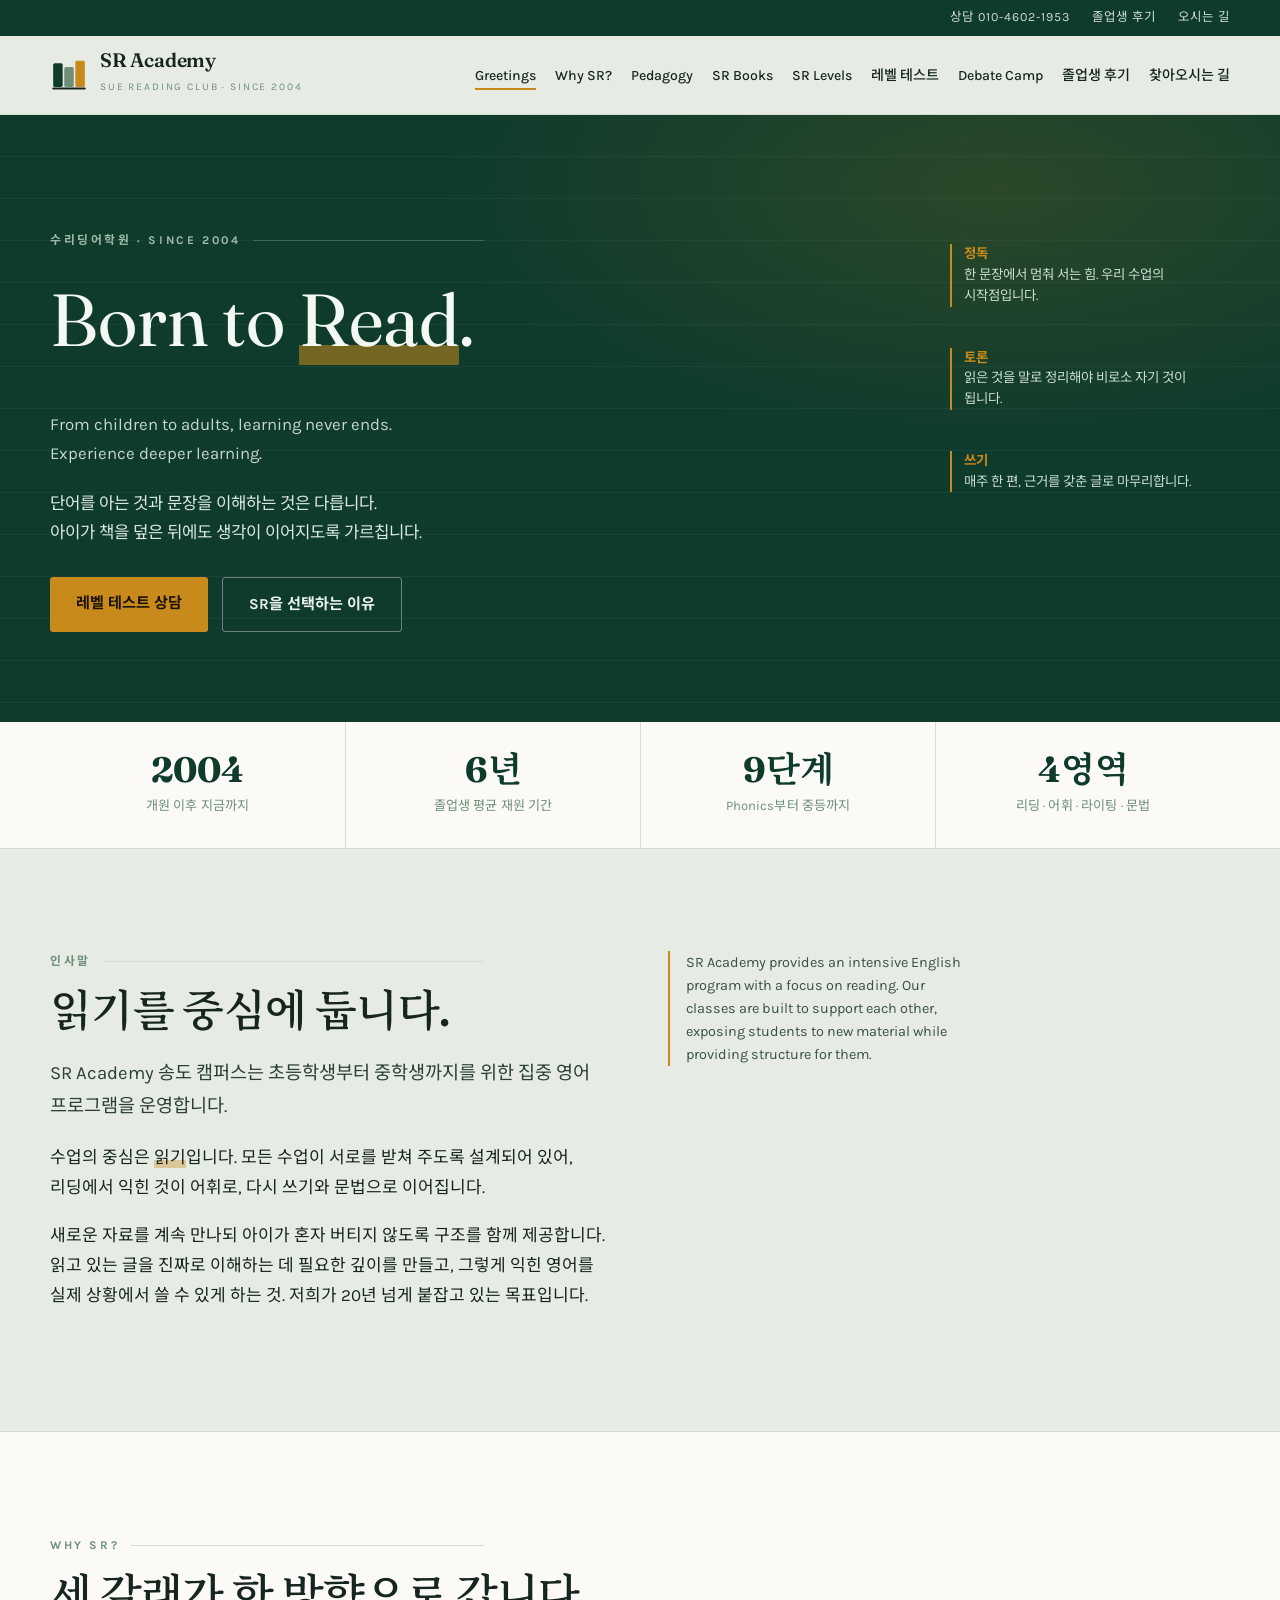
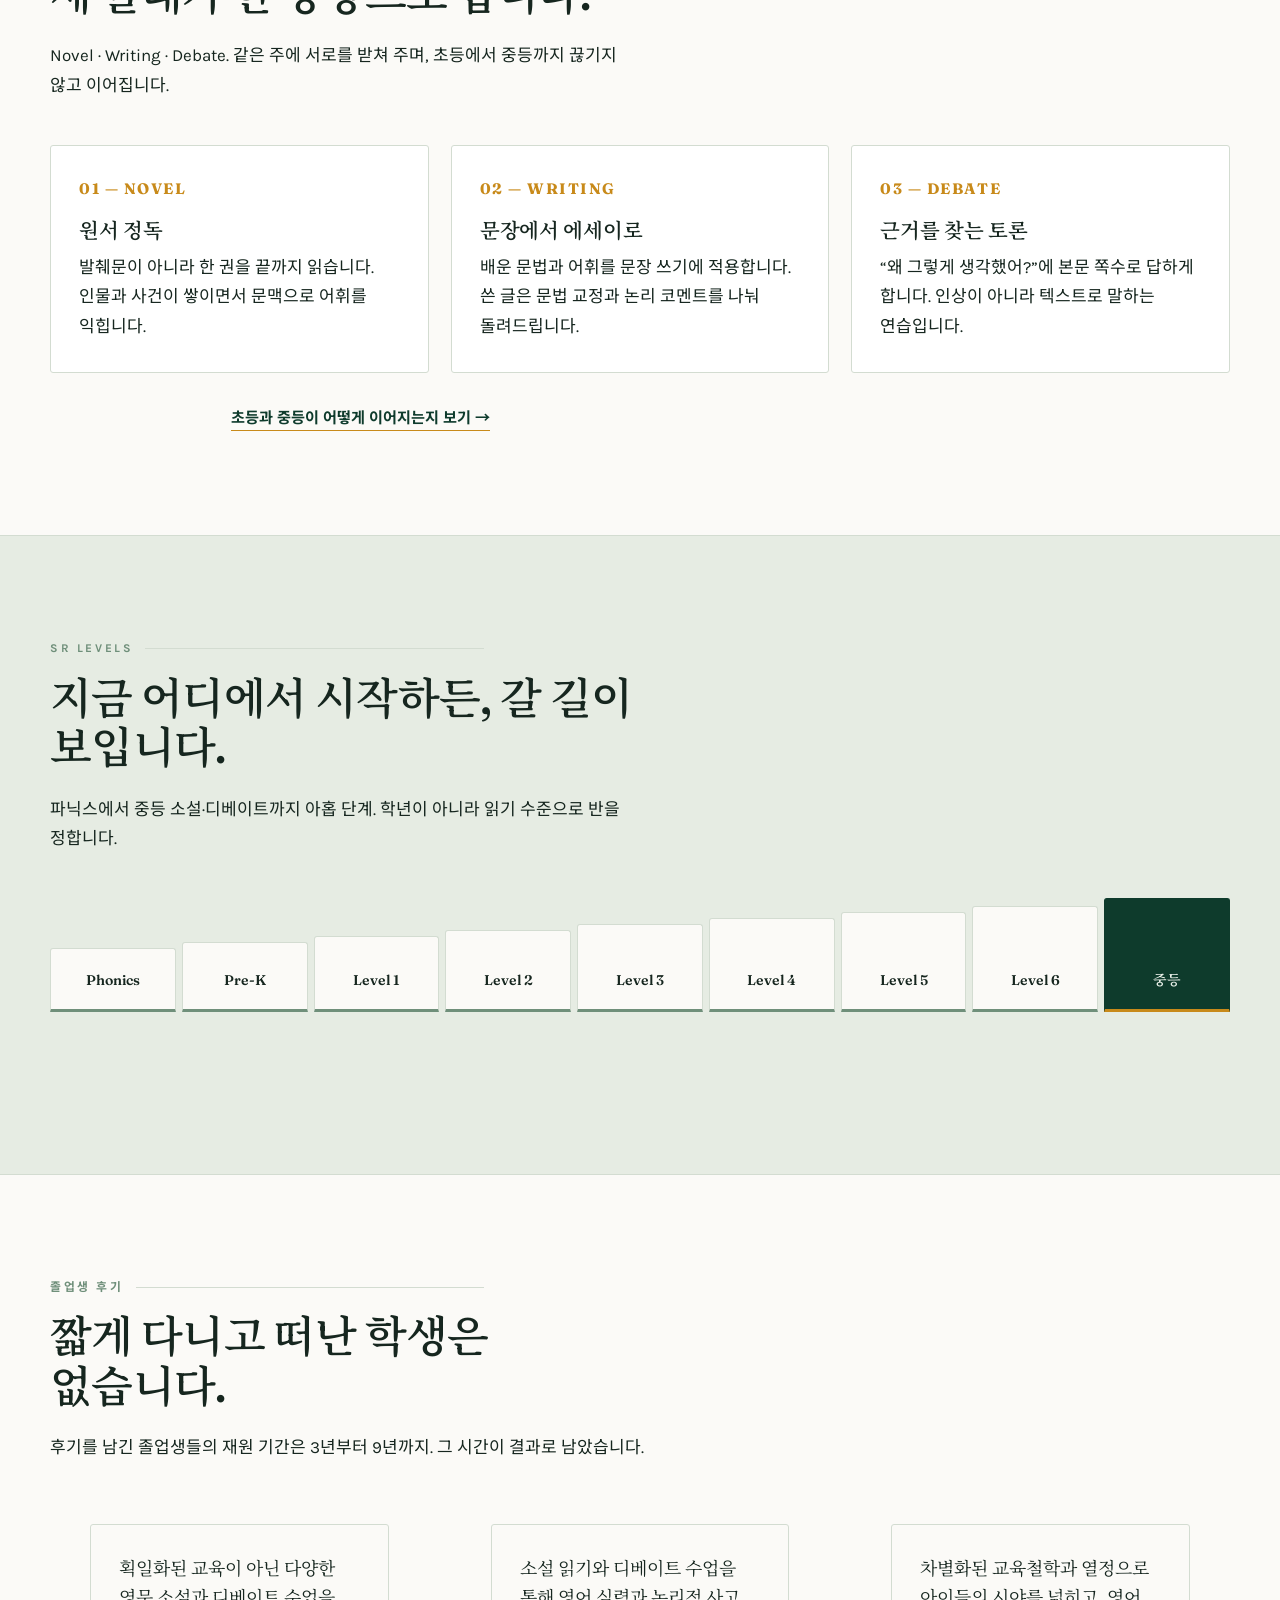
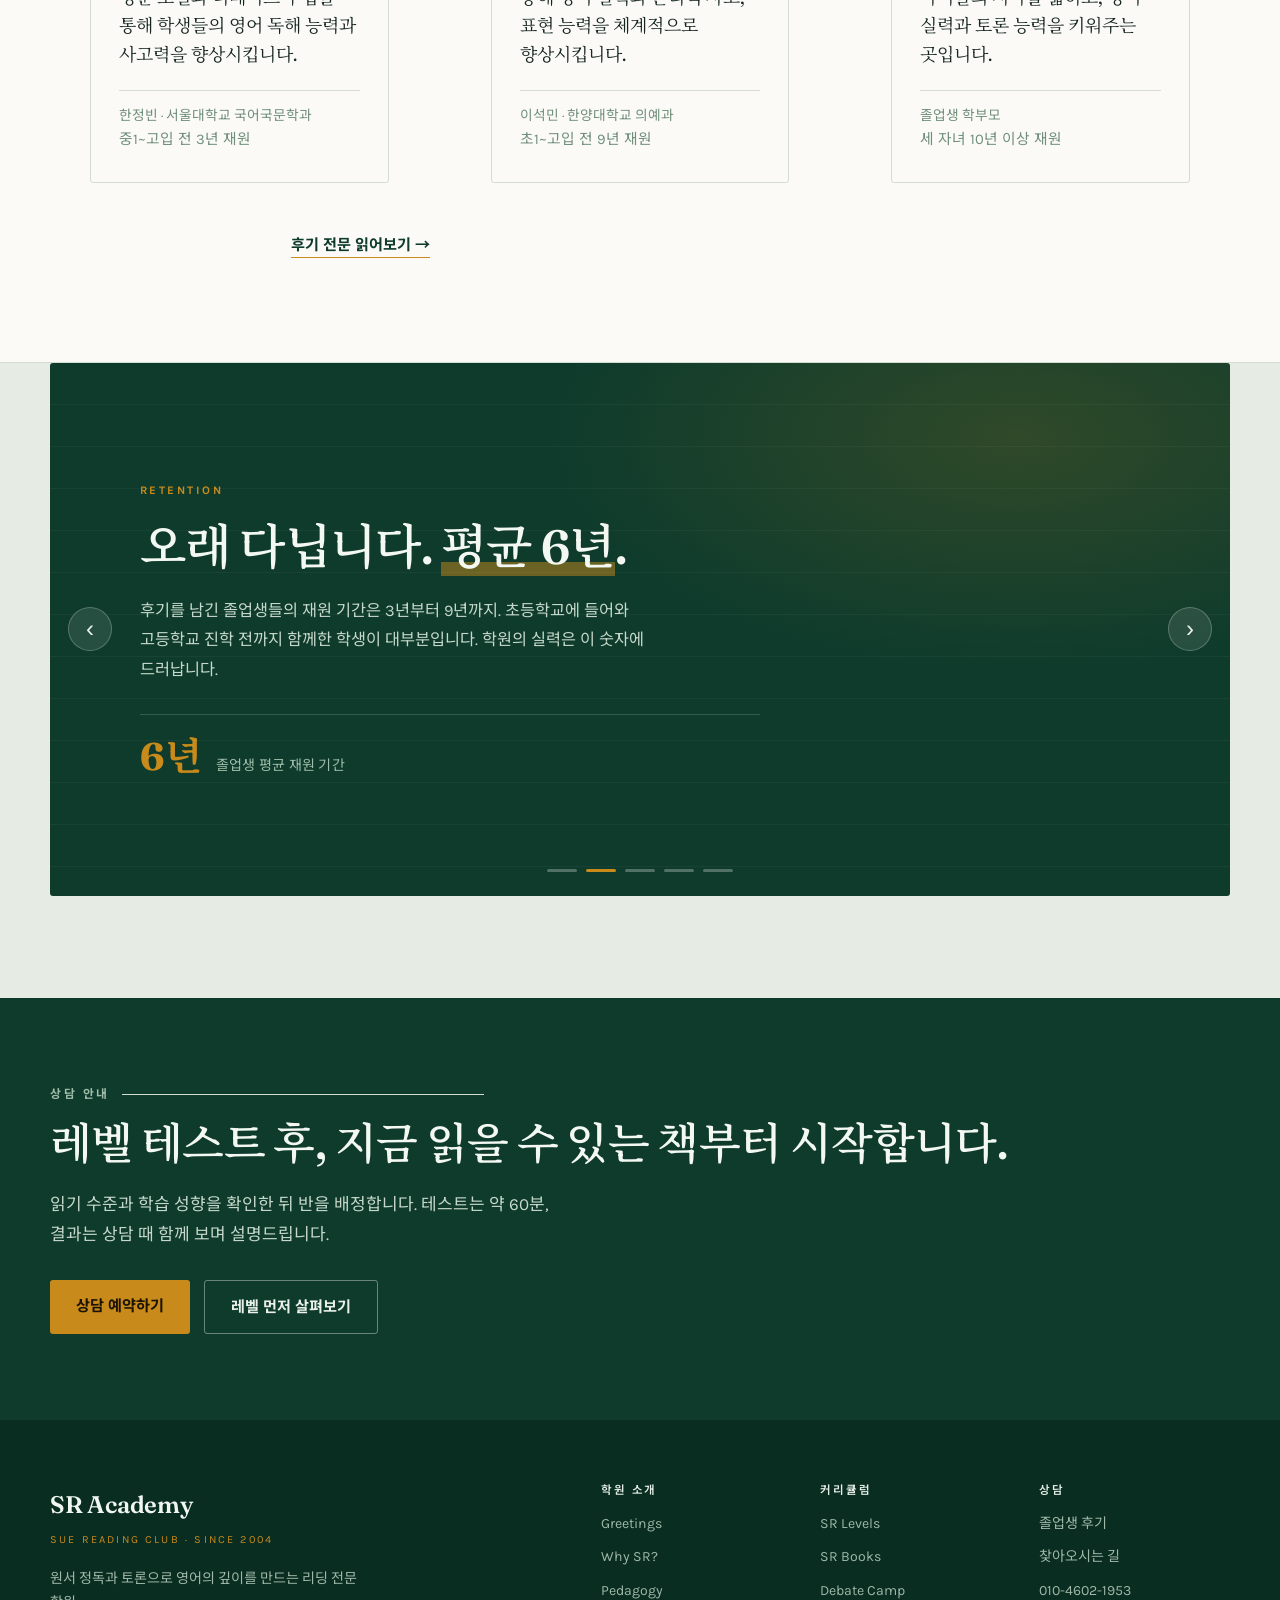
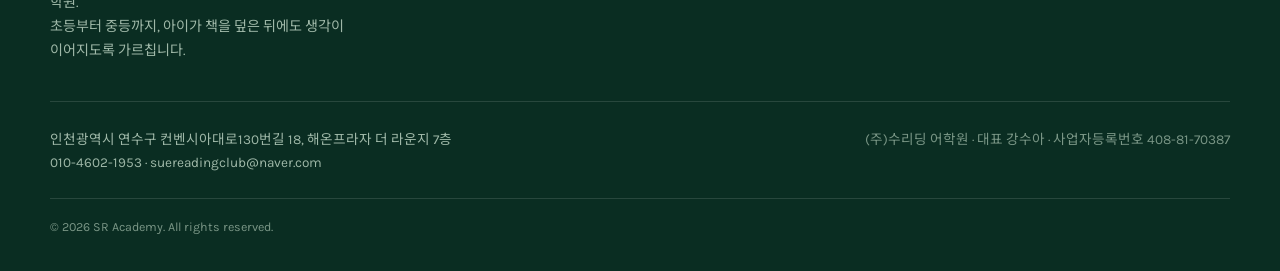
==== commit 63254ee1: "Add files via upload" ====
--- a/index.html
+++ b/index.html
@@ -227,12 +227,52 @@
   </div>
 </section>
 
-<section class="section">
-  <div class="wrap">
-    <figure class="photo photo--wide reveal">
-      <div class="photo-frame" style="background-image:url('assets/img/campus-songdo.jpg')"></div>
-      <figcaption class="small">송도 캠퍼스 · 인천 연수구 컨벤시아대로130번길 18, 해온프라자 더 라운지 7층</figcaption>
-    </figure>
+<section class="section section--slides">
+  <div class="wrap">
+    <div class="slider reveal" id="slider" aria-roledescription="carousel" aria-label="SR Academy의 강점">
+      <div class="slides" id="slides">
+
+        <article class="slide" role="group" aria-label="1 / 5">
+          <p class="slide-eyebrow">Since 2004</p>
+          <h2 class="slide-title">20년 넘게 <em>한 가지</em>만 해왔습니다.</h2>
+          <p class="slide-body">유행하는 교수법을 좇지 않았습니다. 원서를 끝까지 읽히고, 읽은 것을 말하게 하고, 글로 남기게 하는 일. 그 하나를 20년 넘게 다듬었습니다.</p>
+          <p class="slide-figure"><b>2004</b><span>개원 이후 지금까지</span></p>
+        </article>
+
+        <article class="slide" role="group" aria-label="2 / 5">
+          <p class="slide-eyebrow">Retention</p>
+          <h2 class="slide-title">오래 다닙니다. <em>평균 6년</em>.</h2>
+          <p class="slide-body">후기를 남긴 졸업생들의 재원 기간은 3년부터 9년까지. 초등학교에 들어와 고등학교 진학 전까지 함께한 학생이 대부분입니다. 학원의 실력은 이 숫자에 드러납니다.</p>
+          <p class="slide-figure"><b>6년</b><span>졸업생 평균 재원 기간</span></p>
+        </article>
+
+        <article class="slide" role="group" aria-label="3 / 5">
+          <p class="slide-eyebrow">Curriculum</p>
+          <h2 class="slide-title">발췌문이 아니라 <em>한 권</em>을 읽습니다.</h2>
+          <p class="slide-body">Magic Tree House에서 시작해 The Giver와 Sapiens까지. 아홉 단계에 걸쳐 읽고, 챕터마다 온라인 이해도 테스트로 확인합니다. 80점을 넘어야 다음으로 갑니다.</p>
+          <p class="slide-figure"><b>57종</b><span>온라인 테스트가 준비된 원서</span></p>
+        </article>
+
+        <article class="slide" role="group" aria-label="4 / 5">
+          <p class="slide-eyebrow">Results</p>
+          <h2 class="slide-title">읽는 힘이 <em>결과</em>로 남았습니다.</h2>
+          <p class="slide-body">서울대학교 국어국문학과, 한양대학교 의예과, 조지메이슨대학교, 중앙대학교 경제학부, 서울과학기술대학교. 미추홀외국어고등학교와 인천과학고등학교를 거쳐 간 학생들입니다.</p>
+          <p class="slide-figure"><b>Since 2004</b><span>졸업생들이 증명한 20년</span></p>
+        </article>
+
+        <article class="slide" role="group" aria-label="5 / 5">
+          <p class="slide-eyebrow">Method</p>
+          <h2 class="slide-title">네 영역이 <em>같은 책</em> 안에서 만납니다.</h2>
+          <p class="slide-body">리딩에서 뽑은 어휘로 문장을 쓰고, 그 문장으로 토론합니다. 문법은 따로 배우지 않고 쓰는 과정에서 다집니다. 따로 배우지 않기 때문에 아이가 흐름을 놓치지 않습니다.</p>
+          <p class="slide-figure"><b>4영역</b><span>리딩 · 어휘 · 라이팅 · 문법</span></p>
+        </article>
+
+      </div>
+
+      <button class="slider-btn slider-prev" id="slidePrev" aria-label="이전 슬라이드">&#8249;</button>
+      <button class="slider-btn slider-next" id="slideNext" aria-label="다음 슬라이드">&#8250;</button>
+      <div class="slider-dots" id="slideDots" role="tablist" aria-label="슬라이드 선택"></div>
+    </div>
   </div>
 </section>
 
--- a/assets/css/style.css
+++ b/assets/css/style.css
@@ -680,3 +680,95 @@
 /* ---------- 도서 목록(태그 없는 버전) ---------- */
 .booklist--plain li { grid-template-columns: 1fr; padding-bottom: 7px; }
 .booklist--plain .bk-title { font-size: .9rem; }
+
+/* ---------- 학원 강점 슬라이더 ---------- */
+.section--slides { padding-top: 0; }
+.slider {
+  position: relative;
+  background: var(--bottle);
+  border-radius: var(--radius);
+  overflow: hidden;
+}
+.slider::before {
+  content: ""; position: absolute; inset: 0; pointer-events: none; z-index: 1;
+  background:
+    radial-gradient(760px 380px at 82% 14%, rgba(200,138,26,.18), transparent 62%),
+    repeating-linear-gradient(transparent 0 41px, rgba(255,255,255,.04) 41px 42px);
+}
+.slides {
+  display: flex;
+  transition: transform .62s cubic-bezier(.22,.7,.25,1);
+}
+.slide {
+  flex: 0 0 100%;
+  padding: clamp(52px, 7vw, 88px) clamp(28px, 7vw, 92px);
+  min-height: 440px;
+  display: flex;
+  flex-direction: column;
+  justify-content: center;
+  position: relative;
+  z-index: 2;
+}
+.slide-eyebrow {
+  font-size: .72rem; letter-spacing: .22em; text-transform: uppercase;
+  color: var(--marigold); font-weight: 700; margin: 0 0 18px;
+}
+.slide-title {
+  font-family: var(--display);
+  font-size: clamp(1.8rem, 4.2vw, 3rem);
+  font-weight: 600; line-height: 1.2; letter-spacing: -.015em;
+  color: #F4F8F2; margin: 0 0 20px; max-width: 20ch;
+}
+.slide-title em {
+  font-style: normal;
+  background-image: linear-gradient(transparent 76%, rgba(200,138,26,.5) 76%);
+}
+.slide-body {
+  font-size: 1.02rem; line-height: 1.8; color: #C6D8CB;
+  max-width: 52ch; margin: 0 0 30px;
+}
+.slide-figure {
+  margin: 0; padding-top: 22px;
+  border-top: 1px solid rgba(255,255,255,.16);
+  display: flex; align-items: baseline; gap: 14px; flex-wrap: wrap;
+}
+.slide-figure b {
+  font-family: var(--display); font-size: clamp(1.7rem, 3.4vw, 2.4rem);
+  font-weight: 700; color: var(--marigold); line-height: 1;
+}
+.slide-figure span { font-size: .88rem; color: #9FBCA9; letter-spacing: .02em; }
+
+.slider-btn {
+  position: absolute; top: 50%; transform: translateY(-50%); z-index: 5;
+  width: 44px; height: 44px; border-radius: 50%;
+  background: rgba(255,255,255,.10); border: 1px solid rgba(255,255,255,.24);
+  color: #EAF1EA; font-size: 1.5rem; line-height: 1; cursor: pointer;
+  display: flex; align-items: center; justify-content: center;
+  transition: background .2s ease, border-color .2s ease;
+  backdrop-filter: blur(4px);
+}
+.slider-btn:hover { background: var(--marigold); border-color: var(--marigold); color: #1B1405; }
+.slider-prev { left: 18px; }
+.slider-next { right: 18px; }
+
+.slider-dots {
+  position: absolute; bottom: 24px; left: 50%; transform: translateX(-50%);
+  z-index: 5; display: flex; gap: 9px;
+}
+.slider-dots button {
+  width: 30px; height: 3px; padding: 0; border: 0; cursor: pointer;
+  background: rgba(255,255,255,.28); border-radius: 2px;
+  transition: background .25s ease;
+}
+.slider-dots button[aria-selected="true"] { background: var(--marigold); }
+
+@media (max-width: 720px) {
+  .slide { min-height: 400px; padding: 48px 22px 62px; }
+  .slider-btn { width: 38px; height: 38px; font-size: 1.25rem; }
+  .slider-prev { left: 10px; }
+  .slider-next { right: 10px; }
+  .slide-body { font-size: .96rem; }
+}
+@media (prefers-reduced-motion: reduce) {
+  .slides { transition: none; }
+}
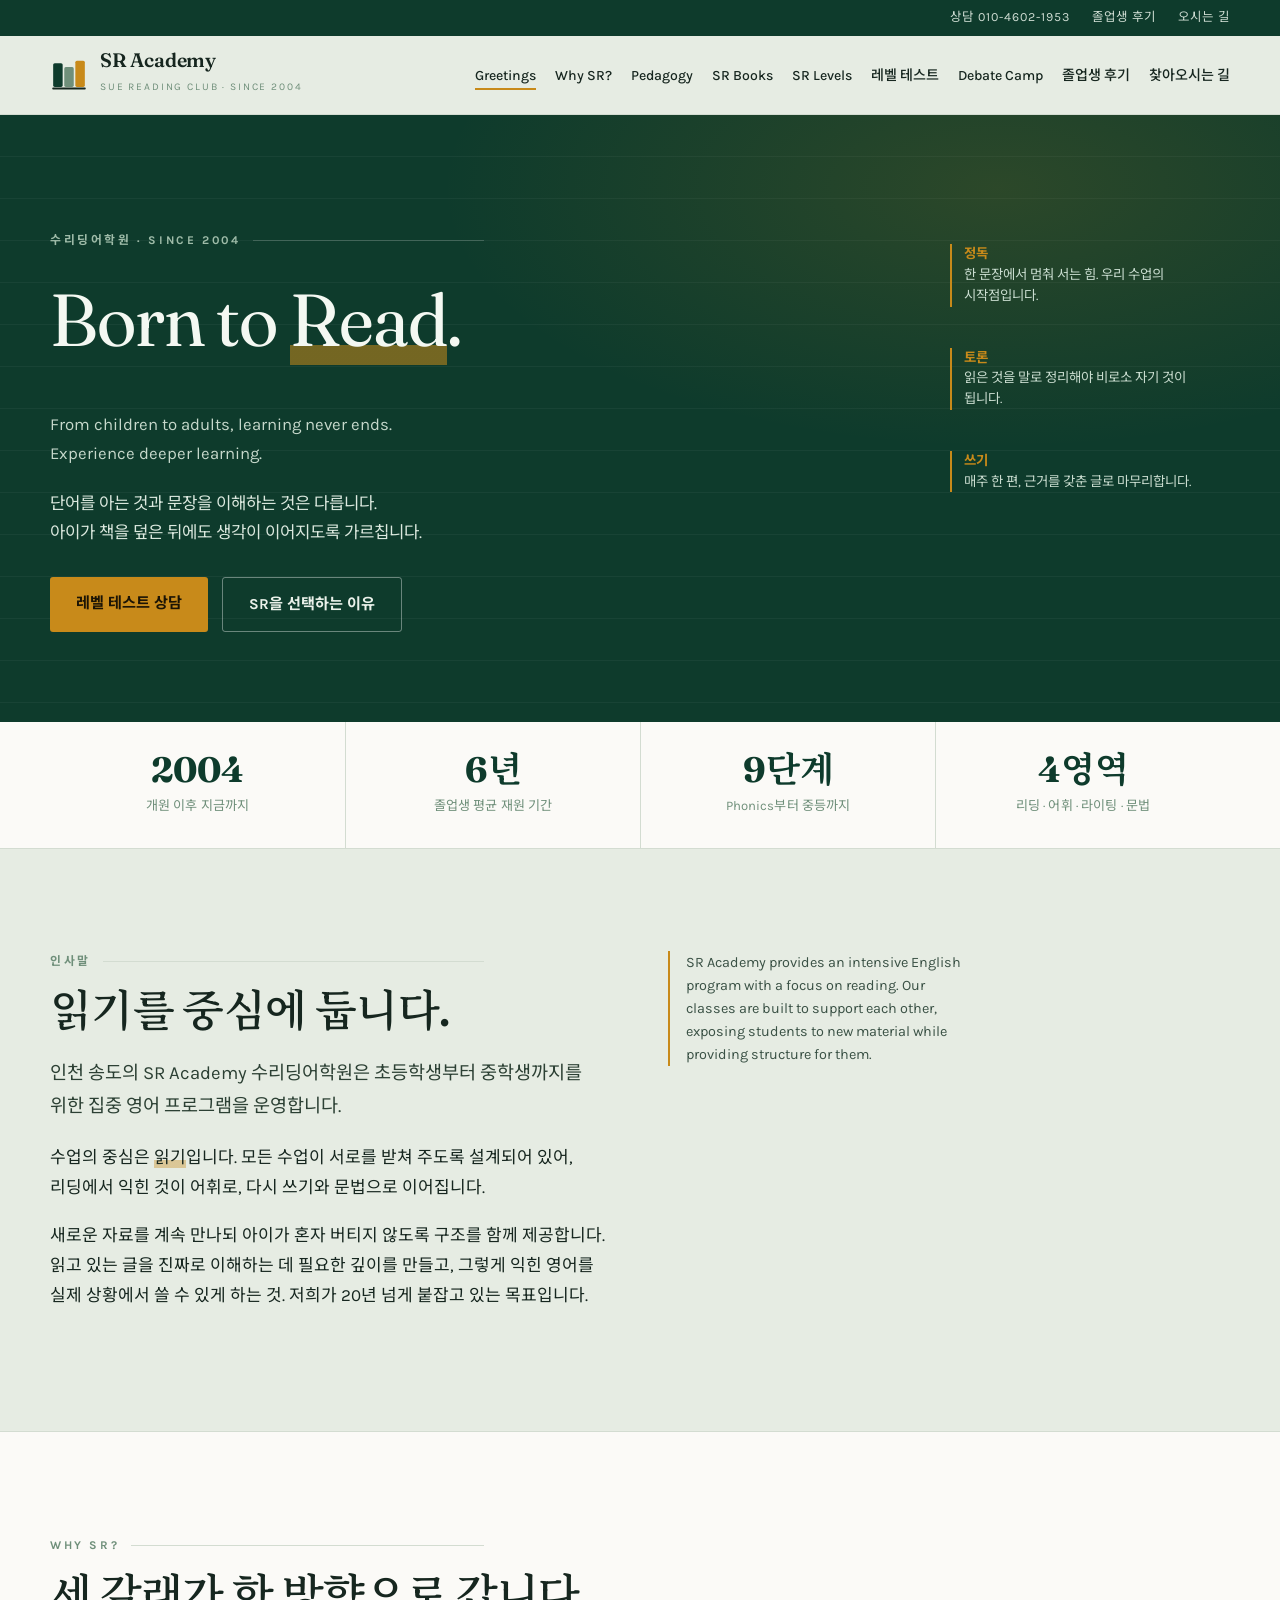
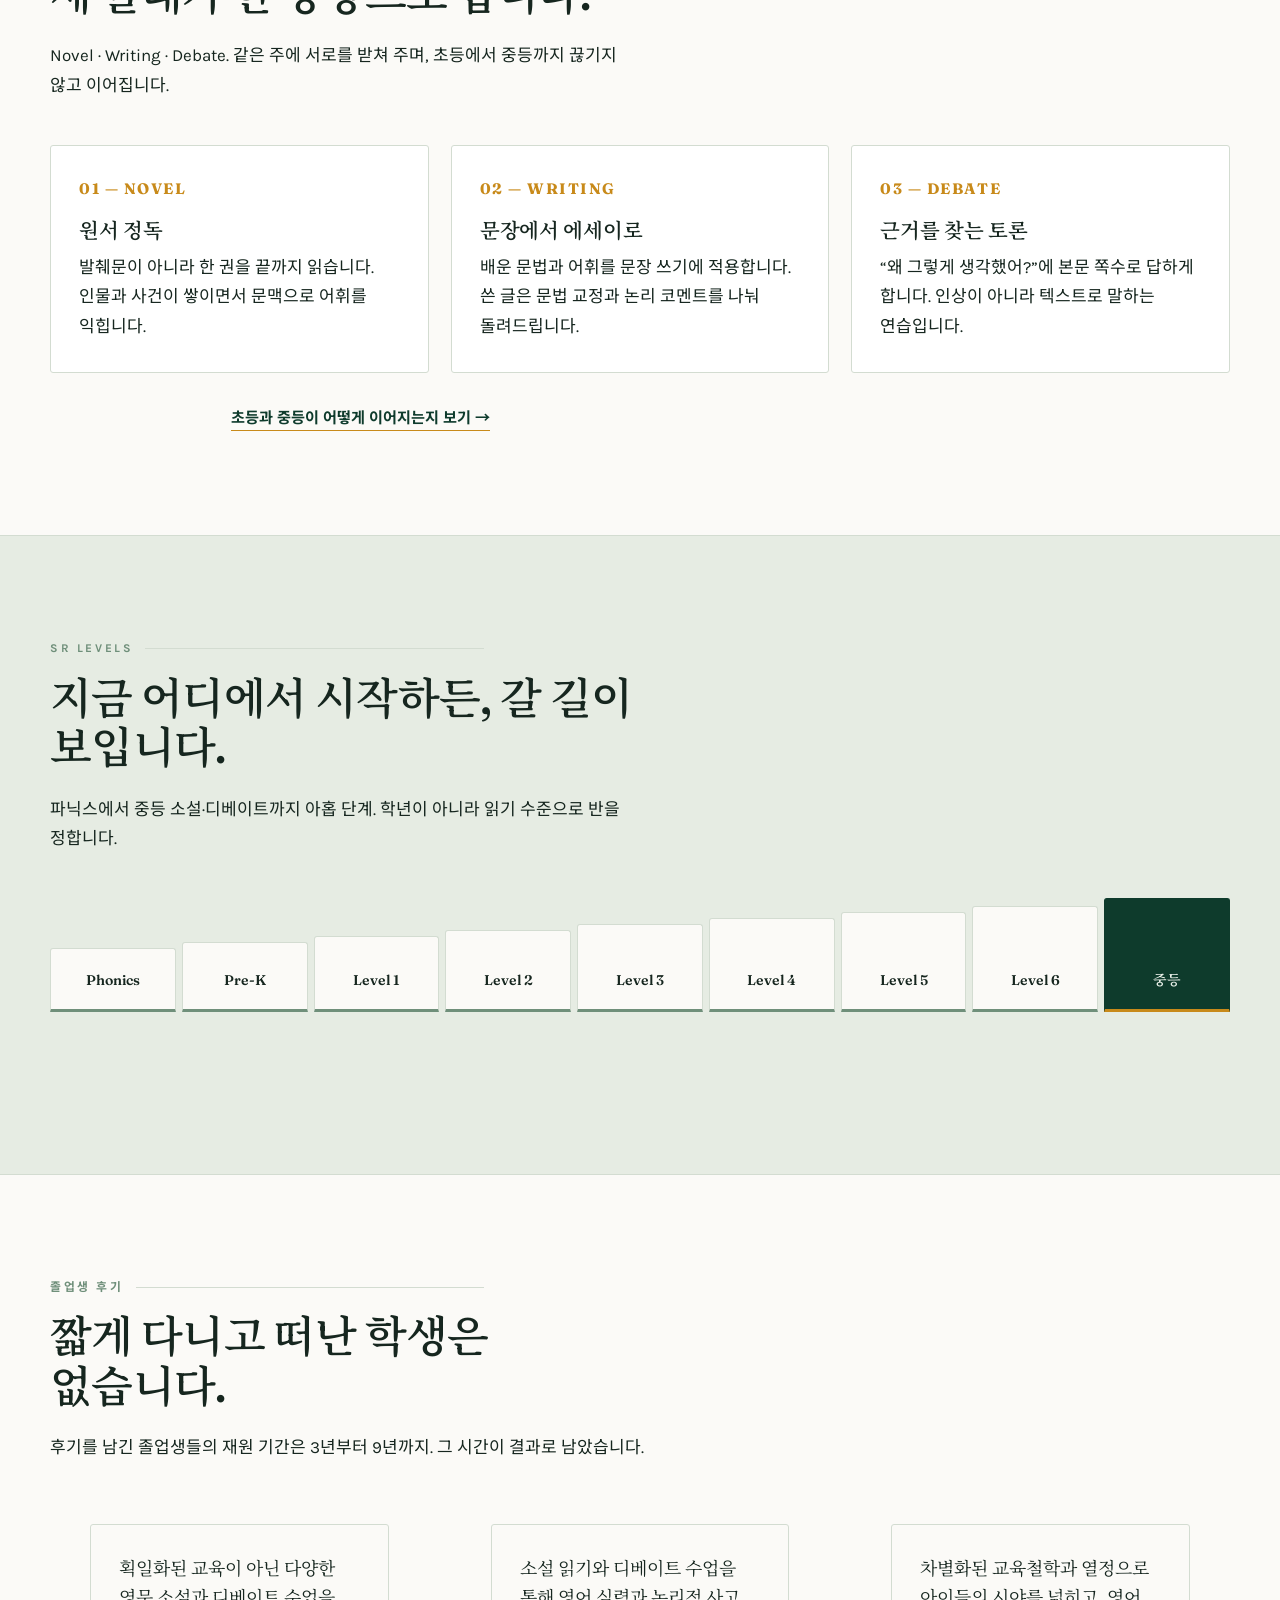
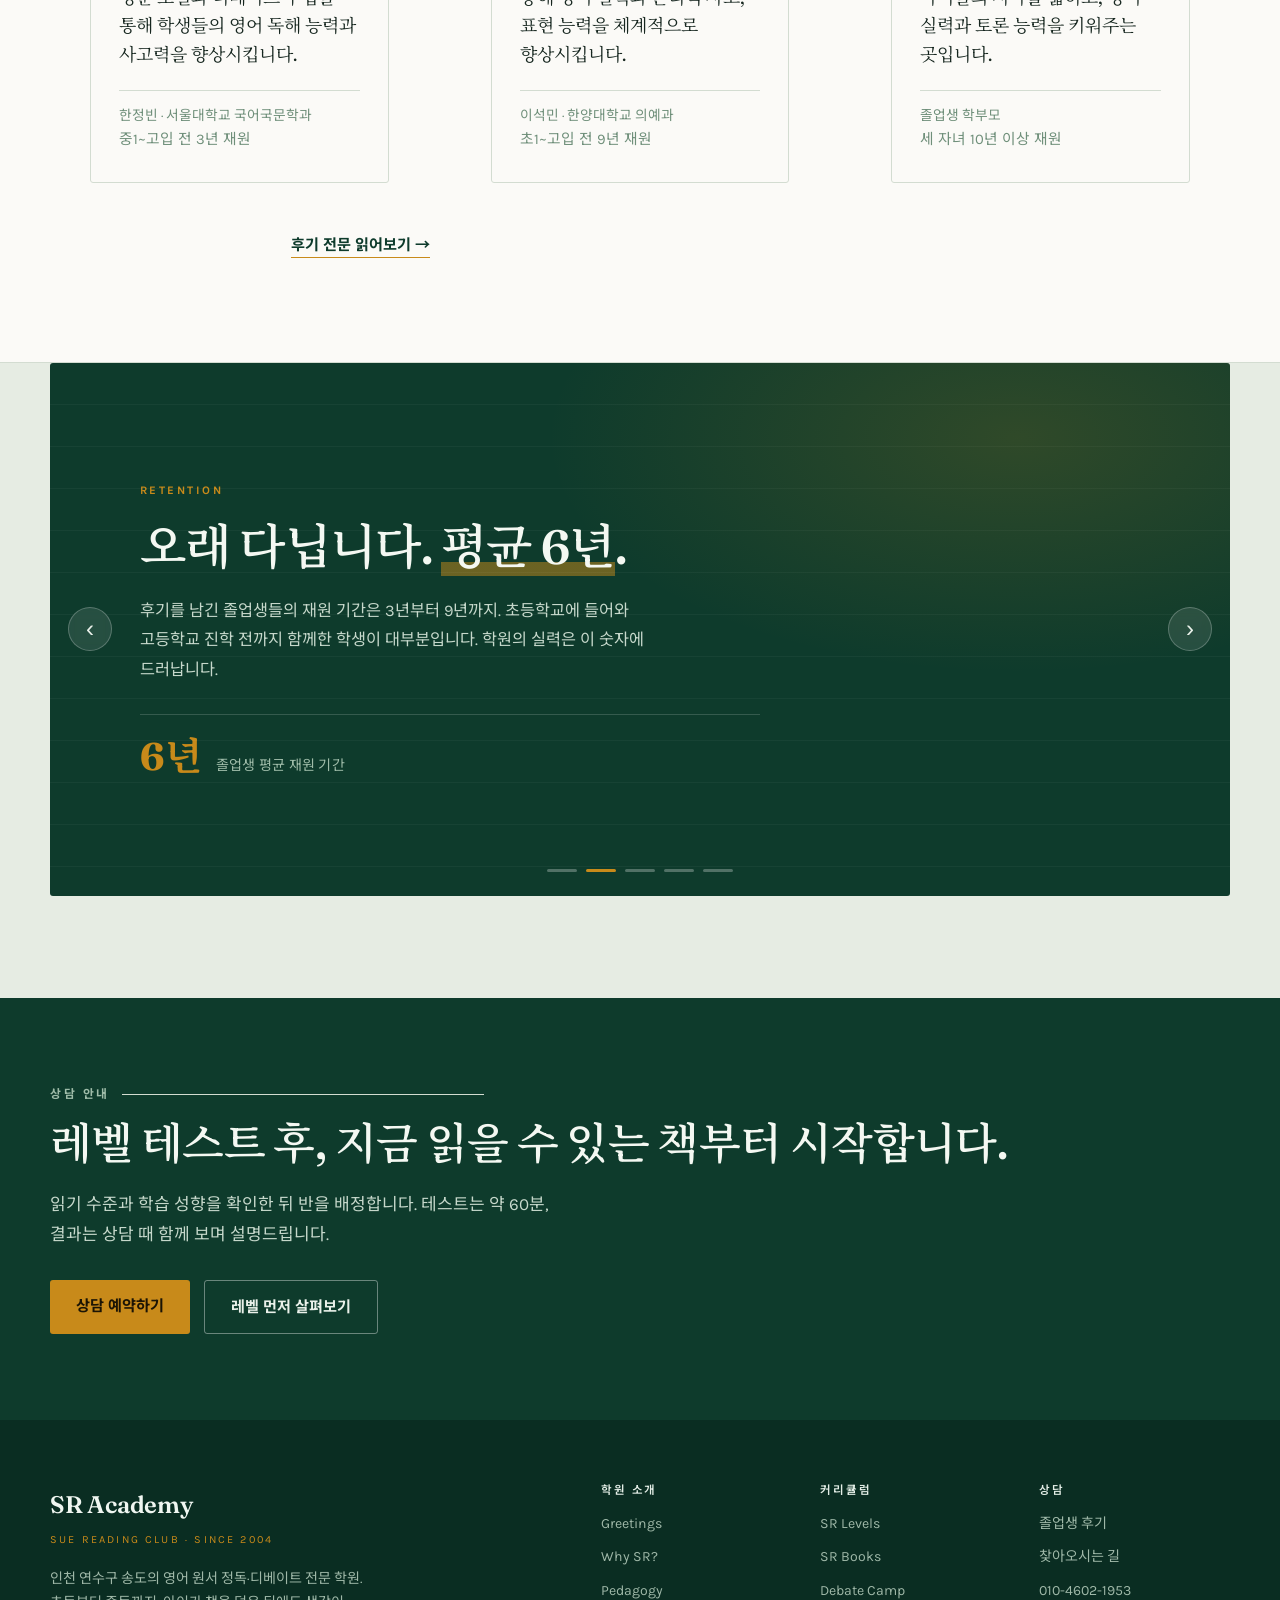
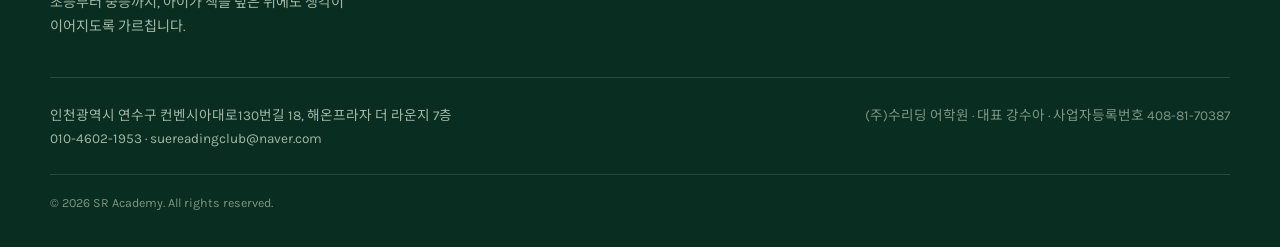
==== commit 746add51: "Add files via upload" ====
--- a/index.html
+++ b/index.html
@@ -3,10 +3,20 @@
 <head>
 <meta charset="utf-8">
 <meta name="viewport" content="width=device-width, initial-scale=1">
-<title>Greetings | SR Academy 수리딩클럽</title>
-<meta name="description" content="송도 SR Academy 수리딩어학원 · Since 2004. 원서 정독과 디베이트로 영어의 깊이를 만드는 리딩 전문 학원.">
-<meta property="og:title" content="Greetings | SR Academy">
-<meta property="og:description" content="송도 SR Academy 수리딩어학원 · Since 2004. 원서 정독과 디베이트로 영어의 깊이를 만드는 리딩 전문 학원.">
+<title>송도 영어학원 | 원서 정독·디베이트 리딩 전문 | SR Academy 수리딩어학원</title>
+<meta name="description" content="인천 송도 영어학원 SR Academy 수리딩어학원. 2004년 개원, 영어 원서 정독과 디베이트로 초등·중등 영어 실력을 키웁니다. 연수구 컨벤시아대로 위치, 레벨 테스트 상담 010-4602-1953.">
+<link rel="canonical" href="https://suereadingclub.co.kr/">
+<meta name="author" content="SR Academy 수리딩어학원">
+<meta name="robots" content="index, follow, max-image-preview:large">
+<!-- 네이버 서치어드바이저 인증 코드를 받으면 아래 주석을 풀고 넣으세요 -->
+<!-- <meta name="naver-site-verification" content="여기에인증코드"> -->
+<meta property="og:url" content="https://suereadingclub.co.kr/">
+<meta property="og:image" content="https://suereadingclub.co.kr/assets/img/og-image.png">
+<meta property="og:image:width" content="1200">
+<meta property="og:image:height" content="630">
+<meta name="twitter:card" content="summary_large_image">
+<meta property="og:title" content="송도 영어학원 | 원서 정독·디베이트 리딩 전문 | SR Academy 수리딩어학원">
+<meta property="og:description" content="인천 송도 영어학원 SR Academy 수리딩어학원. 2004년 개원, 영어 원서 정독과 디베이트로 초등·중등 영어 실력을 키웁니다. 연수구 컨벤시아대로 위치, 레벨 테스트 상담 010-4602-1953.">
 <meta property="og:type" content="website">
 <meta property="og:site_name" content="SR Academy 수리딩어학원">
 <meta property="og:locale" content="ko_KR">
@@ -19,20 +29,65 @@
 <script type="application/ld+json">
 {
   "@context": "https://schema.org",
-  "@type": "EducationalOrganization",
+  "@type": ["EducationalOrganization", "LocalBusiness"],
+  "@id": "https://suereadingclub.co.kr/#organization",
   "name": "SR Academy 수리딩어학원",
-  "alternateName": "Sue Reading Club",
+  "alternateName": ["수리딩어학원", "Sue Reading Club", "SR Academy", "송도 수리딩"],
+  "url": "https://suereadingclub.co.kr/",
+  "logo": "https://suereadingclub.co.kr/assets/img/favicon.svg",
+  "image": "https://suereadingclub.co.kr/assets/img/og-image.png",
   "foundingDate": "2004",
-  "description": "원서 정독과 디베이트로 영어의 깊이를 만드는 초·중등 리딩 전문 학원",
+  "description": "인천 송도의 영어 원서 정독·디베이트 전문 학원. 초등학생부터 중학생까지 원서 완독과 토론, 에세이 쓰기로 영어의 깊이를 만듭니다.",
+  "slogan": "Born to Read",
   "address": {
     "@type": "PostalAddress",
     "streetAddress": "컨벤시아대로130번길 18, 해온프라자 더 라운지 7층",
     "addressLocality": "연수구",
     "addressRegion": "인천광역시",
+    "postalCode": "21998",
     "addressCountry": "KR"
   },
+  "geo": {
+    "@type": "GeoCoordinates",
+    "latitude": 37.3894,
+    "longitude": 126.6390
+  },
   "telephone": "+82-10-4602-1953",
-  "email": "suereadingclub@naver.com"
+  "email": "suereadingclub@naver.com",
+  "priceRange": "$$",
+  "areaServed": [
+    { "@type": "Place", "name": "인천 연수구 송도동" },
+    { "@type": "Place", "name": "인천광역시 연수구" }
+  ],
+  "openingHoursSpecification": [
+    {
+      "@type": "OpeningHoursSpecification",
+      "dayOfWeek": ["Monday","Tuesday","Wednesday","Thursday","Friday"],
+      "opens": "14:00",
+      "closes": "20:00"
+    },
+    {
+      "@type": "OpeningHoursSpecification",
+      "dayOfWeek": "Saturday",
+      "opens": "10:00",
+      "closes": "15:00"
+    }
+  ],
+  "knowsLanguage": ["ko", "en"],
+  "hasOfferCatalog": {
+    "@type": "OfferCatalog",
+    "name": "영어 교육 과정",
+    "itemListElement": [
+      { "@type": "Course", "name": "파닉스", "description": "글자와 소리의 규칙을 익히는 영어 읽기 입문 과정",
+        "provider": { "@id": "https://suereadingclub.co.kr/#organization" } },
+      { "@type": "Course", "name": "초등 원서 리딩", "description": "영어 원서를 한 권씩 완독하며 어휘·라이팅·문법을 함께 익히는 과정",
+        "provider": { "@id": "https://suereadingclub.co.kr/#organization" } },
+      { "@type": "Course", "name": "영어 디베이트", "description": "근거를 찾아 자기 관점을 세우고 설득하는 영어 토론 과정",
+        "provider": { "@id": "https://suereadingclub.co.kr/#organization" } },
+      { "@type": "Course", "name": "중등 내신·특목고 대비", "description": "학교 내신 문법과 서술형, 특목고·자사고 자소서와 면접 대비 과정",
+        "provider": { "@id": "https://suereadingclub.co.kr/#organization" } }
+    ]
+  }
 }
 </script></head>
 <body>
@@ -87,7 +142,7 @@
     <div class="hero-grid">
       <div>
         <p class="eyebrow">수리딩어학원 · Since 2004</p>
-        <p class="passage">Born to <span class="u">Read</span>.</p>
+        <h1 class="passage">Born to <span class="u">Read</span>.</h1>
         <p class="hero-sub">
           From children to adults, learning never ends.<br>
           Experience deeper learning.
@@ -128,7 +183,7 @@
       <p class="eyebrow">인사말</p>
       <h2>읽기를 중심에 둡니다.</h2>
       <p class="lead">
-        SR Academy 송도 캠퍼스는 초등학생부터 중학생까지를 위한 집중 영어 프로그램을 운영합니다.
+        인천 송도의 SR Academy 수리딩어학원은 초등학생부터 중학생까지를 위한 집중 영어 프로그램을 운영합니다.
       </p>
       <p>
         수업의 중심은 <span class="mark">읽기</span>입니다. 모든 수업이 서로를 받쳐 주도록 설계되어 있어,
@@ -297,7 +352,7 @@
         <p class="foot-mark">SR Academy</p>
         <p class="foot-tag">Sue Reading Club · Since 2004</p>
         <p class="foot-desc">
-          원서 정독과 토론으로 영어의 깊이를 만드는 리딩 전문 학원.<br>
+          인천 연수구 송도의 영어 원서 정독·디베이트 전문 학원.<br>
           초등부터 중등까지, 아이가 책을 덮은 뒤에도 생각이 이어지도록 가르칩니다.
         </p>
       </div>
--- a/assets/css/style.css
+++ b/assets/css/style.css
@@ -655,8 +655,8 @@
   max-width: 46ch;
   font-weight: 600;
 }
-.review-quote::before { content: "\\201C"; }
-.review-quote::after { content: "\\201D"; }
+.review-quote::before { content: "“"; }
+.review-quote::after { content: "”"; }
 .review-body p { font-size: .95rem; line-height: 1.8; color: #33473C; max-width: 74ch; }
 .review-body p:last-child { margin-bottom: 0; }
 
@@ -772,3 +772,54 @@
 @media (prefers-reduced-motion: reduce) {
   .slides { transition: none; }
 }
+
+/* ---------- 레벨 테스트 신청 폼 ---------- */
+.applyform {
+  background: #fff;
+  border: 1px solid var(--paper-line);
+  border-top: 3px solid var(--marigold);
+  border-radius: var(--radius);
+  padding: 30px 28px;
+}
+.af-row { margin-bottom: 16px; }
+.af-row label {
+  display: block; font-size: .84rem; font-weight: 700;
+  color: var(--ink); margin-bottom: 6px; letter-spacing: .01em;
+}
+.af-row label span { color: var(--marigold); }
+.af-row input, .af-row select, .af-row textarea {
+  width: 100%; padding: 11px 13px;
+  border: 1px solid var(--paper-line); border-radius: var(--radius);
+  background: var(--card); color: var(--ink);
+  font-family: var(--body); font-size: .95rem;
+  transition: border-color .18s ease;
+}
+.af-row textarea { resize: vertical; min-height: 78px; }
+.af-row input:focus, .af-row select:focus, .af-row textarea:focus {
+  outline: none; border-color: var(--marigold); background: #fff;
+}
+.af-row input[aria-invalid="true"], .af-row select[aria-invalid="true"] {
+  border-color: #A34A3A;
+}
+.af-grid { display: grid; grid-template-columns: 1fr 1fr; gap: 14px; }
+
+.af-agree {
+  display: flex; gap: 10px; align-items: flex-start;
+  font-size: .82rem; line-height: 1.6; color: var(--moss);
+  margin: 4px 0 20px; cursor: pointer;
+}
+.af-agree input { margin-top: 3px; flex: none; width: 15px; height: 15px; accent-color: var(--bottle); }
+
+.af-submit { width: 100%; text-align: center; border: 0; cursor: pointer; font-family: var(--body); font-size: .98rem; }
+.af-submit:disabled { opacity: .55; cursor: not-allowed; }
+
+.af-msg { margin: 14px 0 0; font-size: .9rem; line-height: 1.6; display: none; }
+.af-msg.show { display: block; }
+.af-msg.ok {
+  color: var(--bottle); background: var(--sage);
+  border-left: 3px solid var(--marigold); padding: 12px 14px;
+}
+.af-msg.err { color: #A34A3A; }
+.af-alt { margin: 16px 0 0; text-align: center; }
+
+@media (max-width: 560px) { .af-grid { grid-template-columns: 1fr; } }
